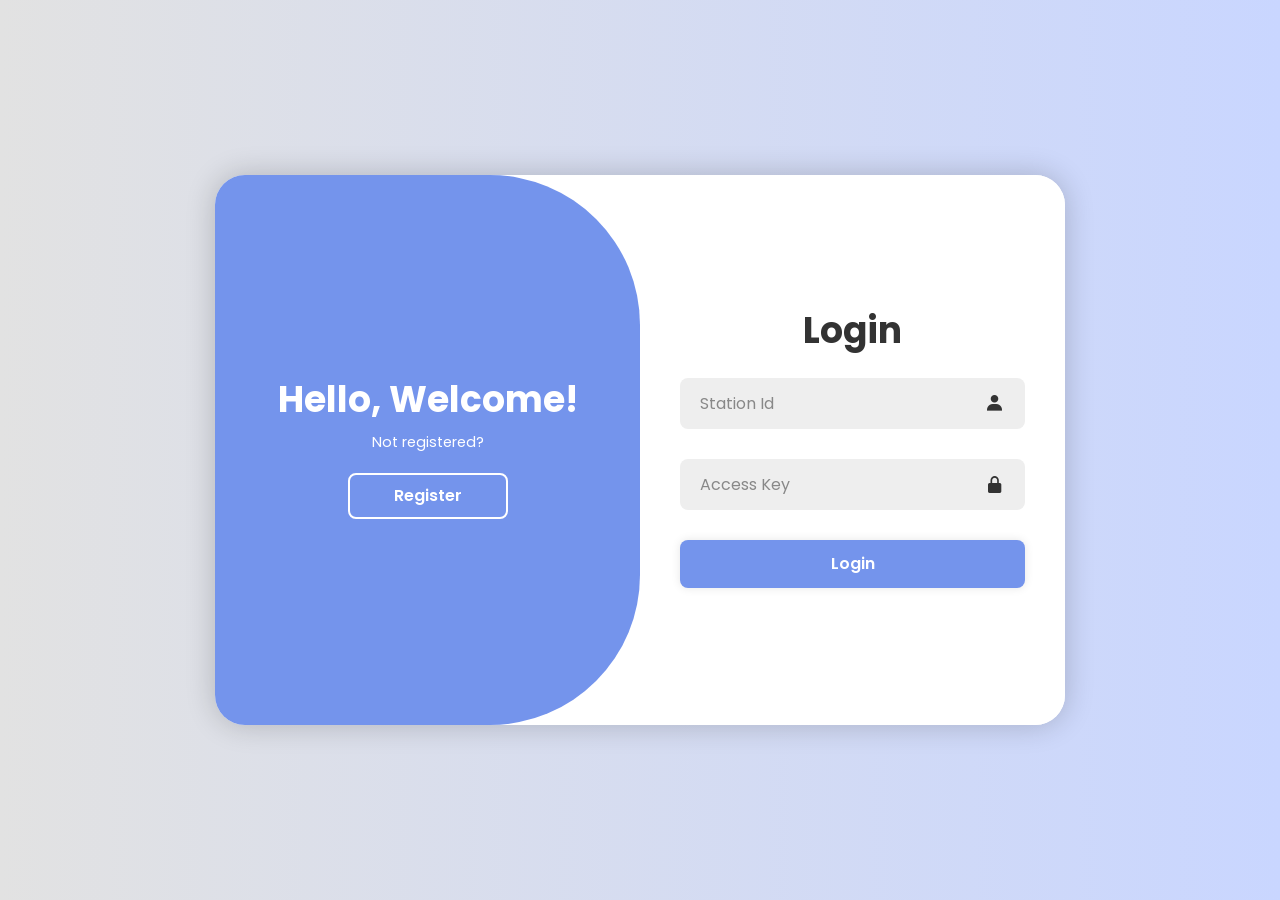
==== templates/login.html @ 7d5f03e5 "Initial commit of EV-App" ====
<!DOCTYPE html>
<html lang="en">
<head>
    <meta charset="UTF-8">
    <meta name="viewport" content="width=device-width, initial-scale=1.0">
    <title>Login/Signup Form</title>
    <style>
        @import url('https://fonts.googleapis.com/css2?family=Poppins:ital,wght@0,100;0,200;0,300;0,400;0,500;0,600;0,700;0,800;0,900;1,100;1,200;1,300;1,400;1,500;1,600;1,700;1,800;1,900&display=swap');

*{
    margin: 0;
    padding: 0;
    box-sizing: border-box;
    font-family: "Poppins", sans-serif;
    text-decoration: none;
    list-style: none;
}

body{
    display: flex;
    justify-content: center;
    align-items: center;
    min-height: 100vh;
    background: linear-gradient(90deg, #e2e2e2, #c9d6ff);
}

.container{
    position: relative;
    width: 850px;
    height: 550px;
    background: #fff;
    margin: 20px;
    border-radius: 30px;
    box-shadow: 0 0 30px rgba(0, 0, 0, .2);
    overflow: hidden;
}

    .container h1{
        font-size: 36px;
        margin: -10px 0;
    }

    .container p{
        font-size: 14.5px;
        margin: 15px 0;
    }

form{ width: 100%; }

.form-box{
    position: absolute;
    right: 0;
    width: 50%;
    height: 100%;
    background: #fff;
    display: flex;
    align-items: center;
    color: #333;
    text-align: center;
    padding: 40px;
    z-index: 1;
    transition: .6s ease-in-out 1.2s, visibility 0s 1s;
}

    .container.active .form-box{ right: 50%; }

    .form-box.register{ visibility: hidden; }
        .container.active .form-box.register{ visibility: visible; }

.input-box{
    position: relative;
    margin: 30px 0;
}

    .input-box input{
        width: 100%;
        padding: 13px 50px 13px 20px;
        background: #eee;
        border-radius: 8px;
        border: none;
        outline: none;
        font-size: 16px;
        color: #333;
        font-weight: 500;
    }

        .input-box input::placeholder{
            color: #888;
            font-weight: 400;
        }
    
    .input-box i{
        position: absolute;
        right: 20px;
        top: 50%;
        transform: translateY(-50%);
        font-size: 20px;
    }

.forgot-link{ margin: -15px 0 15px; }
    .forgot-link a{
        font-size: 14.5px;
        color: #333;
    }

.btn{
    width: 100%;
    height: 48px;
    background: #7494ec;
    border-radius: 8px;
    box-shadow: 0 0 10px rgba(0, 0, 0, .1);
    border: none;
    cursor: pointer;
    font-size: 16px;
    color: #fff;
    font-weight: 600;
}

.social-icons{
    display: flex;
    justify-content: center;
}

    .social-icons a{
        display: inline-flex;
        padding: 10px;
        border: 2px solid #ccc;
        border-radius: 8px;
        font-size: 24px;
        color: #333;
        margin: 0 8px;
    }

.toggle-box{
    position: absolute;
    width: 100%;
    height: 100%;
}

    .toggle-box::before{
        content: '';
        position: absolute;
        left: -250%;
        width: 300%;
        height: 100%;
        background: #7494ec;
        /* border: 2px solid red; */
        border-radius: 150px;
        z-index: 2;
        transition: 1.8s ease-in-out;
    }

        .container.active .toggle-box::before{ left: 50%; }

.toggle-panel{
    position: absolute;
    width: 50%;
    height: 100%;
    /* background: seagreen; */
    color: #fff;
    display: flex;
    flex-direction: column;
    justify-content: center;
    align-items: center;
    z-index: 2;
    transition: .6s ease-in-out;
}

    .toggle-panel.toggle-left{ 
        left: 0;
        transition-delay: 1.2s; 
    }
        .container.active .toggle-panel.toggle-left{
            left: -50%;
            transition-delay: .6s;
        }

    .toggle-panel.toggle-right{ 
        right: -50%;
        transition-delay: .6s;
    }
        .container.active .toggle-panel.toggle-right{
            right: 0;
            transition-delay: 1.2s;
        }

    .toggle-panel p{ margin-bottom: 20px; }

    .toggle-panel .btn{
        width: 160px;
        height: 46px;
        background: transparent;
        border: 2px solid #fff;
        box-shadow: none;
    }

@media screen and (max-width: 650px){
    .container{ height: calc(100vh - 40px); }

    .form-box{
        bottom: 0;
        width: 100%;
        height: 70%;
    }

        .container.active .form-box{
            right: 0;
            bottom: 30%;
        }

    .toggle-box::before{
        left: 0;
        top: -270%;
        width: 100%;
        height: 300%;
        border-radius: 20vw;
    }

        .container.active .toggle-box::before{
            left: 0;
            top: 70%;
        }

        .container.active .toggle-panel.toggle-left{
            left: 0;
            top: -30%;
        }

    .toggle-panel{ 
        width: 100%;
        height: 30%;
    }
        .toggle-panel.toggle-left{ top: 0; }
        .toggle-panel.toggle-right{
            right: 0;
            bottom: -30%;
        }

            .container.active .toggle-panel.toggle-right{ bottom: 0; }
}

@media screen and (max-width: 400px){
    .form-box { padding: 20px; }

    .toggle-panel h1{font-size: 30px; }
}


    </style>
    <!--link rel="stylesheet" href="style.css"-->
    <link href='https://unpkg.com/boxicons@2.1.4/css/boxicons.min.css' rel='stylesheet'>
</head>
<body>
    <div class="container">
        <div class="form-box login">
            <form action="#" class="login">
                <h1>Login</h1>
                <div class="input-box">
                    <input type="text" name="station_id" placeholder="Station Id" required>
                    <i class='bx bxs-user'></i>
                </div>
                <div class="input-box">
                    <input type="password" name="access_key" placeholder="Access Key" required>
                    <i class='bx bxs-lock-alt' ></i>
                </div>
                
                <button type="submit" class="btn">Login</button>
                
            </form>
        </div>

        <div class="form-box register">
            <form action="#" class="register">
                <h1>Registration</h1>
                <div class="input-box">
                    <input type="text" name="station_id" placeholder="Station Id" required>
                    <i class='bx bxs-user'></i>
                </div>
                <div class="input-box">
                    <input type="name" name="name" placeholder="Location" required>
                    <i class='bx bxs-envelope' ></i>
                </div>
                <div class="input-box">
                    <input type="password" name="access_key" placeholder="Access Key" required>
                    <i class='bx bxs-lock-alt' ></i>
                </div>
                <button type="submit" class="btn">Register</button>
                
            </form>
        </div>

        <div class="toggle-box">
            <div class="toggle-panel toggle-left">
                <h1>Hello, Welcome!</h1>
                <p>Not registered?</p>
                <button class="btn register-btn">Register</button>
            </div>

            <div class="toggle-panel toggle-right">
                <h1>Welcome Back!</h1>
                <p>Already registered?</p>
                <button class="btn login-btn">Login</button>
            </div>
        </div>
    </div>

    <script>
        document.addEventListener("DOMContentLoaded", function () {
            console.log("JavaScript Loaded!");
        
            const container = document.querySelector('.container');
            const registerBtn = document.querySelector('.register-btn');
            const loginBtn = document.querySelector('.login-btn');
        
            // Toggle transition
            if (registerBtn && loginBtn && container) {
                registerBtn.addEventListener('click', () => {
                    console.log("Register button clicked");
                    container.classList.add('active');
                });
        
                loginBtn.addEventListener('click', () => {
                    console.log("Login button clicked");
                    container.classList.remove('active');
                });
            } else {
                console.error("One or more elements missing! Check your HTML structure.");
            }
        
            // Function to handle form submission
            function handleFormSubmission(event, action) {
                event.preventDefault(); // Prevent form from refreshing the page
                console.log(`Submitting ${action} request...`);
        
                // Select correct form
                const form = document.querySelector(`.${action} form`);
                if (!form) {
                    console.error(`Form for ${action} not found`);
                    return;
                }
        
                // Get user input values
                const stationInput = form.querySelector("input[name='station_id']");
                const accessKeyInput = form.querySelector("input[name='access_key']");
                const nameInput = action === "register" ? form.querySelector("input[name='name']") : null;
        
                if (!stationInput || !accessKeyInput || (action === "register" && !nameInput)) {
                    alert("Error: Form inputs are missing! Check HTML.");
                    return;
                }
        
                const requestData = {
                    action: action,  // This tells Flask whether it's login or register
                    station_id: stationInput.value,
                    access_key: accessKeyInput.value
                };
        
                if (action === "register") {
                    requestData.name = nameInput.value;
                }
        
                console.log("Sending Data:", requestData);  // Debugging
        
                fetch("http://127.0.0.1:5000/", {  // Use full Flask URL
                    method: "POST",
                    headers: { "Content-Type": "application/json" },
                    body: JSON.stringify(requestData)
                })
                .then(response => response.json())
                .then(data => {
                    console.log("Response from server:", data); // Debugging
        
                    if (data.message) {
                        alert(data.message);
                        if (action === "login") {
                            window.location.href = "/dashboard"; // Redirect after login
                        }
                    } else {
                        alert(data.error);
                    }
                })
                .catch(error => console.error("Fetch Error:", error));
            }
        
            // Attach event listeners to forms
            const loginForm = document.querySelector(".login form");
            if (loginForm) {
                loginForm.addEventListener("submit", function (event) {
                    handleFormSubmission(event, "login");
                });
            }
        
            const registerForm = document.querySelector(".register form");
            if (registerForm) {
                registerForm.addEventListener("submit", function (event) {
                    handleFormSubmission(event, "register");
                });
            }
        });
        </script>        
</body>
</html>
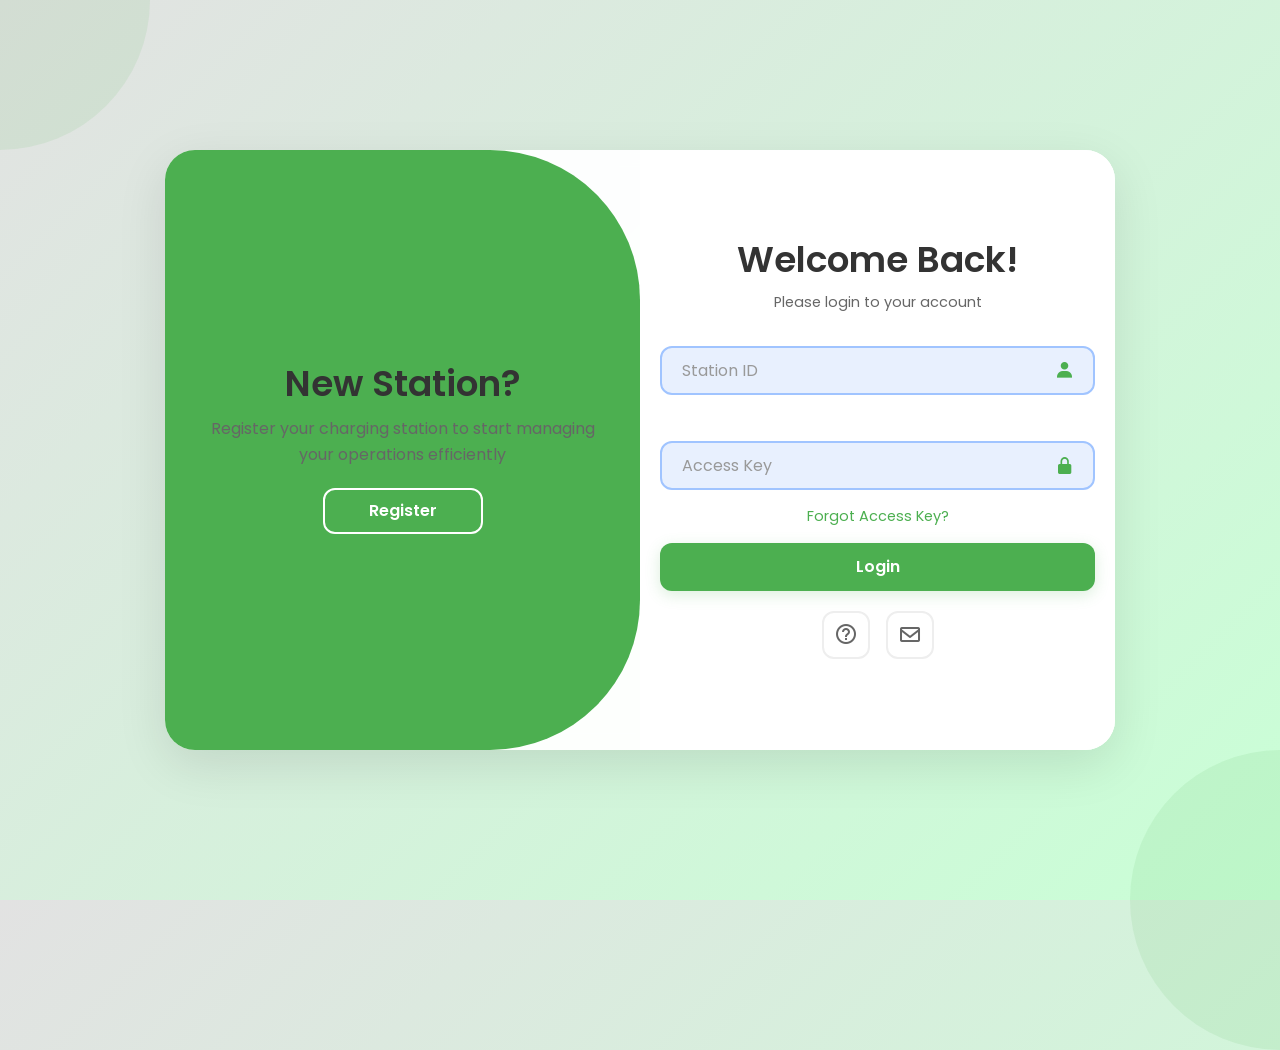
==== commit 0677f0bf: "Update login.html" ====
--- a/templates/login.html
+++ b/templates/login.html
@@ -7,298 +7,667 @@
     <style>
         @import url('https://fonts.googleapis.com/css2?family=Poppins:ital,wght@0,100;0,200;0,300;0,400;0,500;0,600;0,700;0,800;0,900;1,100;1,200;1,300;1,400;1,500;1,600;1,700;1,800;1,900&display=swap');
 
-*{
-    margin: 0;
-    padding: 0;
-    box-sizing: border-box;
-    font-family: "Poppins", sans-serif;
-    text-decoration: none;
-    list-style: none;
-}
-
-body{
-    display: flex;
-    justify-content: center;
-    align-items: center;
-    min-height: 100vh;
-    background: linear-gradient(90deg, #e2e2e2, #c9d6ff);
-}
-
-.container{
-    position: relative;
-    width: 850px;
-    height: 550px;
-    background: #fff;
-    margin: 20px;
-    border-radius: 30px;
-    box-shadow: 0 0 30px rgba(0, 0, 0, .2);
-    overflow: hidden;
-}
-
-    .container h1{
-        font-size: 36px;
-        margin: -10px 0;
-    }
-
-    .container p{
-        font-size: 14.5px;
-        margin: 15px 0;
-    }
-
-form{ width: 100%; }
-
-.form-box{
-    position: absolute;
-    right: 0;
-    width: 50%;
-    height: 100%;
-    background: #fff;
-    display: flex;
-    align-items: center;
-    color: #333;
-    text-align: center;
-    padding: 40px;
-    z-index: 1;
-    transition: .6s ease-in-out 1.2s, visibility 0s 1s;
-}
-
-    .container.active .form-box{ right: 50%; }
-
-    .form-box.register{ visibility: hidden; }
-        .container.active .form-box.register{ visibility: visible; }
-
-.input-box{
-    position: relative;
-    margin: 30px 0;
-}
-
-    .input-box input{
-        width: 100%;
-        padding: 13px 50px 13px 20px;
-        background: #eee;
-        border-radius: 8px;
-        border: none;
-        outline: none;
-        font-size: 16px;
-        color: #333;
-        font-weight: 500;
-    }
-
-        .input-box input::placeholder{
-            color: #888;
+        * {
+            margin: 0;
+            padding: 0;
+            box-sizing: border-box;
+            font-family: "Poppins", sans-serif;
+            text-decoration: none;
+            list-style: none;
+        }
+
+        body {
+            display: flex;
+            justify-content: center;
+            align-items: center;
+            min-height: 100vh;
+            background: linear-gradient(135deg, #e2e2e2, #c9ffd6);
+            position: relative;
+            overflow: hidden;
+        }
+
+        /* Animated background elements */
+        body::before,
+        body::after {
+            content: '';
+            position: absolute;
+            width: 300px;
+            height: 300px;
+            border-radius: 50%;
+            background: rgba(76, 175, 80, 0.1);
+            animation: float 8s infinite;
+        }
+
+        body::before {
+            top: -150px;
+            left: -150px;
+            animation-delay: 0s;
+        }
+
+        body::after {
+            bottom: -150px;
+            right: -150px;
+            animation-delay: 4s;
+        }
+
+        @keyframes float {
+            0%, 100% { transform: translate(0, 0); }
+            25% { transform: translate(50px, 50px); }
+            50% { transform: translate(0, 100px); }
+            75% { transform: translate(-50px, 50px); }
+        }
+
+        .container {
+            position: relative;
+            width: 950px;
+            height: 600px;
+            background: rgba(255, 255, 255, 0.95);
+            margin: 20px;
+            border-radius: 30px;
+            box-shadow: 0 15px 50px rgba(0, 0, 0, 0.1);
+            overflow: hidden;
+            backdrop-filter: blur(10px);
+            transition: all 0.3s ease;
+        }
+
+        .container:hover {
+            transform: translateY(-5px);
+            box-shadow: 0 20px 60px rgba(0, 0, 0, 0.15);
+        }
+
+        .container h1 {
+            font-size: 36px;
+            margin: -10px 0;
+            color: #333;
+            font-weight: 600;
+        }
+
+        .container p {
+            font-size: 14.5px;
+            margin: 15px 0;
+            color: #666;
+        }
+
+        form { 
+            width: 100%; 
+        }
+
+        .form-box {
+            position: absolute;
+            right: 0;
+            width: 50%;
+            height: 100%;
+            background: #fff;
+            display: flex;
+            flex-direction: column;
+            justify-content: space-around;
+            color: #333;
+            text-align: center;
+            padding: 40px 20px;
+            z-index: 1;
+            transition: .6s ease-in-out 1.2s, visibility 0s 1s;
+        }
+
+        .container.active .form-box { 
+            right: 50%; 
+        }
+
+        .form-box.register { 
+            visibility: hidden; 
+        }
+
+        .container.active .form-box.register { 
+            visibility: visible; 
+        }
+
+        .form-box.register p {
+            margin-bottom: 10px;
+        }
+
+        .form-box.register h1 {
+            margin-bottom: 15px;
+        }
+
+        .input-box {
+            position: relative;
+            margin-bottom: 25px;
+            height: 70px;
+            overflow: hidden;
+        }
+
+        .input-box .input-content {
+            position: absolute;
+            top: 18px;
+            left: 0;
+            right: 0;
+            display: flex;
+            align-items: center;
+            height: auto;
+        }
+
+        .input-box input {
+            width: 100%;
+            padding: 10px 50px 10px 20px;
+            background: #f5f5f5;
+            border-radius: 12px;
+            border: 2px solid transparent;
+            outline: none;
+            font-size: 16px;
+            color: #333;
+            font-weight: 500;
+            transition: all 0.3s ease;
+        }
+
+        .input-box input:focus {
+            border-color: #4CAF50;
+            background: #fff;
+            box-shadow: 0 0 10px rgba(76, 175, 80, 0.1);
+        }
+
+        .input-box input::placeholder {
+            color: #999;
             font-weight: 400;
         }
-    
-    .input-box i{
-        position: absolute;
-        right: 20px;
-        top: 50%;
-        transform: translateY(-50%);
-        font-size: 20px;
-    }
-
-.forgot-link{ margin: -15px 0 15px; }
-    .forgot-link a{
-        font-size: 14.5px;
-        color: #333;
-    }
-
-.btn{
-    width: 100%;
-    height: 48px;
-    background: #7494ec;
-    border-radius: 8px;
-    box-shadow: 0 0 10px rgba(0, 0, 0, .1);
-    border: none;
-    cursor: pointer;
-    font-size: 16px;
-    color: #fff;
-    font-weight: 600;
-}
-
-.social-icons{
-    display: flex;
-    justify-content: center;
-}
-
-    .social-icons a{
-        display: inline-flex;
-        padding: 10px;
-        border: 2px solid #ccc;
-        border-radius: 8px;
-        font-size: 24px;
-        color: #333;
-        margin: 0 8px;
-    }
-
-.toggle-box{
-    position: absolute;
-    width: 100%;
-    height: 100%;
-}
-
-    .toggle-box::before{
-        content: '';
-        position: absolute;
-        left: -250%;
-        width: 300%;
-        height: 100%;
-        background: #7494ec;
-        /* border: 2px solid red; */
-        border-radius: 150px;
-        z-index: 2;
-        transition: 1.8s ease-in-out;
-    }
-
-        .container.active .toggle-box::before{ left: 50%; }
-
-.toggle-panel{
-    position: absolute;
-    width: 50%;
-    height: 100%;
-    /* background: seagreen; */
-    color: #fff;
-    display: flex;
-    flex-direction: column;
-    justify-content: center;
-    align-items: center;
-    z-index: 2;
-    transition: .6s ease-in-out;
-}
-
-    .toggle-panel.toggle-left{ 
-        left: 0;
-        transition-delay: 1.2s; 
-    }
-        .container.active .toggle-panel.toggle-left{
+
+        .input-box i {
+            position: absolute;
+            right: 20px;
+            top: 50%;
+            transform: translateY(-50%);
+            font-size: 20px;
+            color: #4CAF50;
+            transition: all 0.3s ease;
+        }
+
+        .input-box input:focus + i {
+            color: #45a049;
+        }
+
+        /* Specific styles for Login form input boxes */
+        .form-box.login .input-box input {
+            background: #e8f0fe; /* Light blue background */
+            border: 2px solid #a0c4ff; /* Blue border */
+        }
+
+        /* Specific styles for Register form input boxes */
+        .form-box.register .input-box input {
+            background: #f0fff0; /* Very light green background */
+            border: 2px solid #c9ffd6; /* Light green border */
+        }
+
+        .forgot-link { 
+            margin: -15px 0 15px; 
+        }
+
+        .forgot-link a {
+            font-size: 14.5px;
+            color: #4CAF50;
+            transition: all 0.3s ease;
+        }
+
+        .forgot-link a:hover {
+            color: #45a049;
+            text-decoration: underline;
+        }
+
+        .btn {
+            width: 100%;
+            height: 48px;
+            background: #4CAF50;
+            border-radius: 12px;
+            box-shadow: 0 4px 15px rgba(76, 175, 80, 0.2);
+            border: none;
+            cursor: pointer;
+            font-size: 16px;
+            color: #fff;
+            font-weight: 600;
+            transition: all 0.3s ease;
+            position: relative;
+            overflow: hidden;
+        }
+
+        .btn:hover {
+            background: #45a049;
+            transform: translateY(-2px);
+            box-shadow: 0 6px 20px rgba(76, 175, 80, 0.3);
+        }
+
+        .btn:active {
+            transform: translateY(0);
+        }
+
+        .btn::after {
+            content: '';
+            position: absolute;
+            top: 50%;
+            left: 50%;
+            width: 0;
+            height: 0;
+            background: rgba(255, 255, 255, 0.2);
+            border-radius: 50%;
+            transform: translate(-50%, -50%);
+            transition: width 0.6s ease, height 0.6s ease;
+        }
+
+        .btn:hover::after {
+            width: 300px;
+            height: 300px;
+        }
+
+        .social-icons {
+            display: flex;
+            justify-content: center;
+            margin-top: 20px;
+        }
+
+        .social-icons a {
+            display: inline-flex;
+            padding: 10px;
+            border: 2px solid #eee;
+            border-radius: 12px;
+            font-size: 24px;
+            color: #666;
+            margin: 0 8px;
+            transition: all 0.3s ease;
+        }
+
+        .social-icons a:hover {
+            border-color: #4CAF50;
+            color: #4CAF50;
+            transform: translateY(-3px);
+            box-shadow: 0 5px 15px rgba(76, 175, 80, 0.1);
+        }
+
+        .toggle-box {
+            position: absolute;
+            width: 100%;
+            height: 100%;
+        }
+
+        .toggle-box::before {
+            content: '';
+            position: absolute;
+            left: -250%;
+            width: 300%;
+            height: 100%;
+            background: #4CAF50;
+            border-radius: 150px;
+            z-index: 2;
+            transition: 1.8s ease-in-out;
+        }
+
+        .container.active .toggle-box::before { 
+            left: 50%; 
+        }
+
+        .toggle-panel {
+            position: absolute;
+            width: 50%;
+            height: 100%;
+            color: #fff;
+            display: flex;
+            flex-direction: column;
+            justify-content: center;
+            align-items: center;
+            z-index: 2;
+            transition: .6s ease-in-out;
+            text-align: center;
+            padding: 0 40px;
+        }
+
+        .toggle-panel.toggle-left { 
+            left: 0;
+            transition-delay: 1.2s; 
+        }
+
+        .container.active .toggle-panel.toggle-left {
             left: -50%;
             transition-delay: .6s;
         }
 
-    .toggle-panel.toggle-right{ 
-        right: -50%;
-        transition-delay: .6s;
-    }
-        .container.active .toggle-panel.toggle-right{
+        .toggle-panel.toggle-right { 
+            right: -50%;
+            transition-delay: .6s;
+        }
+
+        .container.active .toggle-panel.toggle-right {
             right: 0;
             transition-delay: 1.2s;
         }
 
-    .toggle-panel p{ margin-bottom: 20px; }
-
-    .toggle-panel .btn{
-        width: 160px;
-        height: 46px;
-        background: transparent;
-        border: 2px solid #fff;
-        box-shadow: none;
-    }
-
-@media screen and (max-width: 650px){
-    .container{ height: calc(100vh - 40px); }
-
-    .form-box{
-        bottom: 0;
-        width: 100%;
-        height: 70%;
-    }
-
-        .container.active .form-box{
-            right: 0;
-            bottom: 30%;
-        }
-
-    .toggle-box::before{
-        left: 0;
-        top: -270%;
-        width: 100%;
-        height: 300%;
-        border-radius: 20vw;
-    }
-
-        .container.active .toggle-box::before{
+        .toggle-panel p { 
+            margin-bottom: 20px;
+            font-size: 16px;
+            line-height: 1.6;
+        }
+
+        .toggle-panel .btn {
+            width: 160px;
+            height: 46px;
+            background: transparent;
+            border: 2px solid #fff;
+            box-shadow: none;
+        }
+
+        .toggle-panel .btn:hover {
+            background: rgba(255, 255, 255, 0.1);
+        }
+
+        /* Loading animation for buttons */
+        .btn.loading {
+            pointer-events: none;
+            opacity: 0.8;
+        }
+
+        .btn.loading::before {
+            content: '';
+            position: absolute;
+            width: 20px;
+            height: 20px;
+            top: 50%;
+            left: 50%;
+            margin: -10px 0 0 -10px;
+            border: 2px solid #fff;
+            border-top-color: transparent;
+            border-radius: 50%;
+            animation: button-loading 0.8s linear infinite;
+        }
+
+        @keyframes button-loading {
+            to { transform: rotate(360deg); }
+        }
+
+        /* Error message styling */
+        .error-message {
+            display: none;
+            color: #ff4444;
+            font-size: 12px;
+            text-align: left;
+            padding: 2px 10px;
+            background: rgba(255, 68, 68, 0.1);
+            border-radius: 4px;
+            position: absolute;
+            width: calc(100% - 40px);
+            left: 20px;
+            top: 0;
+            white-space: nowrap;
+            overflow: hidden;
+            text-overflow: ellipsis;
+            z-index: 10;
+        }
+
+        .input-box.error .error-message {
+            display: block;
+        }
+
+        .input-box.error input {
+            border-color: #ff4444;
+        }
+
+        .input-box.error i {
+            color: #ff4444;
+        }
+
+        @media screen and (max-width: 650px) {
+            .container { 
+                height: calc(100vh - 40px);
+                width: 95%;
+            }
+
+            .form-box {
+                bottom: 0;
+                width: 100%;
+                height: 70%;
+            }
+
+            .container.active .form-box {
+                right: 0;
+                bottom: 30%;
+            }
+
+            .toggle-box::before {
+                left: 0;
+                top: -270%;
+                width: 100%;
+                height: 300%;
+                border-radius: 20vw;
+            }
+
+            .container.active .toggle-box::before {
+                left: 0;
+                top: 70%;
+            }
+
+            .container.active .toggle-panel.toggle-left {
+                left: 0;
+                top: -30%;
+            }
+
+            .toggle-panel { 
+                width: 100%;
+                height: 30%;
+            }
+
+            .toggle-panel.toggle-left { top: 0; }
+            .toggle-panel.toggle-right {
+                right: 0;
+                bottom: -30%;
+            }
+
+            .container.active .toggle-panel.toggle-right { bottom: 0; }
+        }
+
+        @media screen and (max-width: 400px) {
+            .form-box { 
+                padding: 20px; 
+            }
+
+            .toggle-panel h1 {
+                font-size: 30px; 
+            }
+
+            .input-box input {
+                padding: 12px 40px 12px 15px;
+                font-size: 14px;
+            }
+        }
+
+        /* Forgot Access Key Modal Styles */
+        .forgot-modal {
+            display: none;
+            position: fixed;
+            top: 0;
             left: 0;
-            top: 70%;
-        }
-
-        .container.active .toggle-panel.toggle-left{
-            left: 0;
-            top: -30%;
-        }
-
-    .toggle-panel{ 
-        width: 100%;
-        height: 30%;
-    }
-        .toggle-panel.toggle-left{ top: 0; }
-        .toggle-panel.toggle-right{
-            right: 0;
-            bottom: -30%;
-        }
-
-            .container.active .toggle-panel.toggle-right{ bottom: 0; }
-}
-
-@media screen and (max-width: 400px){
-    .form-box { padding: 20px; }
-
-    .toggle-panel h1{font-size: 30px; }
-}
-
-
+            width: 100%;
+            height: 100%;
+            background: rgba(0, 0, 0, 0.5);
+            z-index: 1000;
+            justify-content: center;
+            align-items: center;
+        }
+
+        .forgot-modal-content {
+            background: white;
+            padding: 30px;
+            width: 90%;
+            max-width: 400px;
+            border-radius: 15px;
+            box-shadow: 0 5px 30px rgba(0, 0, 0, 0.2);
+            position: relative;
+            animation: modalSlideIn 0.3s ease;
+        }
+
+        @keyframes modalSlideIn {
+            from {
+                transform: translateY(-50px);
+                opacity: 0;
+            }
+            to {
+                transform: translateY(0);
+                opacity: 1;
+            }
+        }
+
+        .forgot-modal h2 {
+            color: #333;
+            margin-bottom: 20px;
+            font-size: 24px;
+        }
+
+        .forgot-modal p {
+            color: #666;
+            margin-bottom: 20px;
+            font-size: 14px;
+            line-height: 1.6;
+        }
+
+        .forgot-modal .close-modal {
+            position: absolute;
+            top: 15px;
+            right: 15px;
+            font-size: 24px;
+            color: #666;
+            cursor: pointer;
+            transition: color 0.3s ease;
+        }
+
+        .forgot-modal .close-modal:hover {
+            color: #333;
+        }
+
+        .forgot-modal .input-box {
+            margin: 20px 0;
+        }
+
+        .forgot-modal .btn {
+            margin-top: 10px;
+        }
+
+        .success-message {
+            display: none;
+            color: #4CAF50;
+            text-align: center;
+            margin-top: 15px;
+            padding: 10px;
+            background: rgba(76, 175, 80, 0.1);
+            border-radius: 8px;
+        }
     </style>
-    <!--link rel="stylesheet" href="style.css"-->
     <link href='https://unpkg.com/boxicons@2.1.4/css/boxicons.min.css' rel='stylesheet'>
 </head>
 <body>
+    <!-- Add Forgot Access Key Modal -->
+    <div id="forgotModal" class="forgot-modal" role="dialog" aria-labelledby="forgotModalTitle">
+        <div class="forgot-modal-content">
+            <span class="close-modal" aria-label="Close Modal">&times;</span>
+            <h2 id="forgotModalTitle">Reset Access Key</h2>
+            <p>Enter your Station ID and registered Email to receive a password reset link.</p>
+            <form id="forgotForm">
+                <div class="input-box">
+                    <div class="input-content">
+                        <input type="text" id="resetStationId" name="station_id" placeholder="Enter your Station ID" required>
+                        <i class='bx bxs-user'></i>
+                    </div>
+                    <div class="error-message">Please enter a valid Station ID</div>
+                </div>
+                <div class="input-box">
+                    <div class="input-content">
+                        <input type="email" id="resetEmail" name="email" placeholder="Enter your registered Email" required>
+                        <i class='bx bxs-envelope'></i>
+                    </div>
+                    <div class="error-message">Please enter your registered email address</div>
+                </div>
+                <button type="submit" class="btn">Send Reset Link</button>
+                <div id="forgotSuccessMessage" class="success-message">
+                    Reset link has been sent to your registered email.
+                </div>
+                <div id="forgotErrorMessage" class="error-message">
+                    Station ID or Email not found. Please check and try again.
+                </div>
+            </form>
+        </div>
+    </div>
+
     <div class="container">
         <div class="form-box login">
             <form action="#" class="login">
-                <h1>Login</h1>
+                <h1>Welcome Back!</h1>
+                <p>Please login to your account</p>
                 <div class="input-box">
-                    <input type="text" name="station_id" placeholder="Station Id" required>
-                    <i class='bx bxs-user'></i>
+                    <div class="input-content">
+                        <input type="text" name="station_id" placeholder="Station ID" required>
+                        <i class='bx bxs-user'></i>
+                    </div>
+                    <div class="error-message">Please enter a valid Station ID</div>
                 </div>
                 <div class="input-box">
-                    <input type="password" name="access_key" placeholder="Access Key" required>
-                    <i class='bx bxs-lock-alt' ></i>
+                    <div class="input-content">
+                        <input type="password" name="access_key" placeholder="Access Key" required>
+                        <i class='bx bxs-lock-alt'></i>
+                    </div>
+                    <div class="error-message">Please enter your access key</div>
                 </div>
                 
-                <button type="submit" class="btn">Login</button>
+                <div class="forgot-link">
+                    <a href="#">Forgot Access Key?</a>
+                </div>
                 
+                <button type="submit" class="btn btn-login">Login</button>
+                
+                <div class="social-icons">
+                    <a href="#" title="Help"><i class='bx bx-help-circle'></i></a>
+                    <a href="#" title="Contact Support"><i class='bx bx-envelope'></i></a>
+                </div>
             </form>
         </div>
 
         <div class="form-box register">
             <form action="#" class="register">
-                <h1>Registration</h1>
+                <h1>Create Account</h1>
+                <p>Register your charging station</p>
                 <div class="input-box">
-                    <input type="text" name="station_id" placeholder="Station Id" required>
-                    <i class='bx bxs-user'></i>
+                    <div class="input-content">
+                        <input type="text" name="station_id" placeholder="Station ID" required>
+                        <i class='bx bxs-user'></i>
+                    </div>
+                    <div class="error-message">Please enter a valid Station ID</div>
                 </div>
                 <div class="input-box">
-                    <input type="name" name="name" placeholder="Location" required>
-                    <i class='bx bxs-envelope' ></i>
+                    <div class="input-content">
+                        <input type="email" name="email" placeholder="Email" required>
+                        <i class='bx bxs-envelope'></i>
+                    </div>
+                    <div class="error-message">Please enter a valid email address</div>
                 </div>
                 <div class="input-box">
-                    <input type="password" name="access_key" placeholder="Access Key" required>
-                    <i class='bx bxs-lock-alt' ></i>
-                </div>
-                <button type="submit" class="btn">Register</button>
-                
+                    <div class="input-content">
+                        <input type="name" name="name" placeholder="Location" required>
+                        <i class='bx bxs-map'></i>
+                    </div>
+                    <div class="error-message">Please enter your location</div>
+                </div>
+                <div class="input-box">
+                    <div class="input-content">
+                        <input type="password" name="access_key" placeholder="Access Key" required>
+                        <i class='bx bxs-lock-alt'></i>
+                    </div>
+                    <div class="error-message">Please create a strong access key</div>
+                </div>
+                <button type="submit" class="btn btn-register">Register</button>
+                <div id="registerSuccessMessage" class="success-message" style="display: none;"></div>
             </form>
         </div>
 
         <div class="toggle-box">
             <div class="toggle-panel toggle-left">
-                <h1>Hello, Welcome!</h1>
-                <p>Not registered?</p>
+                <h1>New Station?</h1>
+                <p>Register your charging station to start managing your operations efficiently</p>
                 <button class="btn register-btn">Register</button>
             </div>
 
             <div class="toggle-panel toggle-right">
                 <h1>Welcome Back!</h1>
-                <p>Already registered?</p>
+                <p>Login to access your charging station dashboard</p>
                 <button class="btn login-btn">Login</button>
             </div>
         </div>
@@ -306,97 +675,240 @@
 
     <script>
         document.addEventListener("DOMContentLoaded", function () {
-            console.log("JavaScript Loaded!");
-        
             const container = document.querySelector('.container');
             const registerBtn = document.querySelector('.register-btn');
             const loginBtn = document.querySelector('.login-btn');
-        
+            const forms = document.querySelectorAll('form');
+            const inputs = document.querySelectorAll('.input-box input');
+            const forgotLink = document.querySelector('.forgot-link a');
+            const forgotModal = document.getElementById('forgotModal');
+            const forgotForm = document.getElementById('forgotForm');
+            const closeModalBtn = document.querySelector('.close-modal');
+
+            // Forgot Access Key Modal Functions
+            function openForgotModal() {
+                forgotModal.style.display = 'flex';
+                document.getElementById('resetStationId').focus();
+            }
+
+            function closeForgotModal() {
+                forgotModal.style.display = 'none';
+                forgotForm.reset();
+                document.getElementById('forgotSuccessMessage').style.display = 'none';
+                document.getElementById('forgotErrorMessage').style.display = 'none';
+            }
+
+            // Add click event to close modal button
+            if (closeModalBtn) {
+                closeModalBtn.addEventListener('click', closeForgotModal);
+            }
+
+            // Close modal when clicking outside
+            window.onclick = function(event) {
+                if (event.target === forgotModal) {
+                    closeForgotModal();
+                }
+            }
+
+            // Handle forgot access key form submission
+            if (forgotForm) {
+                forgotForm.addEventListener('submit', async function(e) {
+                    e.preventDefault();
+                    const stationId = document.getElementById('resetStationId').value.trim();
+                    const email = document.getElementById('resetEmail').value.trim();
+                    const submitBtn = this.querySelector('.btn');
+                    const successMessage = document.getElementById('forgotSuccessMessage');
+                    const errorMessage = document.getElementById('forgotErrorMessage');
+
+                    if (!stationId || !email) {
+                        errorMessage.textContent = 'Please enter both Station ID and Email';
+                        errorMessage.style.display = 'block';
+                        successMessage.style.display = 'none';
+                        return;
+                    }
+
+                    const emailPattern = /^[a-zA-Z0-9._%+-]+@[a-zA-Z0-9.-]+\.[a-zA-Z]{2,}$/;
+                    if (!emailPattern.test(email)) {
+                        errorMessage.textContent = 'Please enter a valid email address';
+                        errorMessage.style.display = 'block';
+                        successMessage.style.display = 'none';
+                        return;
+                    }
+
+                    // Add loading state
+                    submitBtn.classList.add('loading');
+                    submitBtn.textContent = '';
+
+                    try {
+                        // Simulate API call (replace with actual API endpoint)
+                        const response = await fetch('/reset-access-key', {
+                            method: 'POST',
+                            headers: {
+                                'Content-Type': 'application/json',
+                            },
+                            body: JSON.stringify({ station_id: stationId, email: email })
+                        });
+
+                        const data = await response.json();
+
+                        if (data.success) {
+                            successMessage.textContent = data.message;
+                            successMessage.style.display = 'block';
+                            errorMessage.style.display = 'none';
+                            forgotForm.reset();
+                            // Close modal after 3 seconds
+                            setTimeout(closeForgotModal, 3000);
+                        } else {
+                            errorMessage.textContent = data.message || 'Station ID or Email not found. Please check and try again.';
+                            errorMessage.style.display = 'block';
+                            successMessage.style.display = 'none';
+                        }
+                    } catch (error) {
+                        errorMessage.textContent = 'An error occurred. Please try again later.';
+                        errorMessage.style.display = 'block';
+                        successMessage.style.display = 'none';
+                    } finally {
+                        // Remove loading state
+                        submitBtn.classList.remove('loading');
+                        submitBtn.textContent = 'Send Reset Link';
+                    }
+                });
+            }
+
+            // Add click event to forgot link
+            if (forgotLink) {
+                forgotLink.addEventListener('click', function(e) {
+                    e.preventDefault();
+                    openForgotModal();
+                });
+            }
+
             // Toggle transition
             if (registerBtn && loginBtn && container) {
                 registerBtn.addEventListener('click', () => {
-                    console.log("Register button clicked");
                     container.classList.add('active');
                 });
-        
+
                 loginBtn.addEventListener('click', () => {
-                    console.log("Login button clicked");
                     container.classList.remove('active');
                 });
-            } else {
-                console.error("One or more elements missing! Check your HTML structure.");
-            }
-        
-            // Function to handle form submission
-            function handleFormSubmission(event, action) {
-                event.preventDefault(); // Prevent form from refreshing the page
-                console.log(`Submitting ${action} request...`);
-        
-                // Select correct form
-                const form = document.querySelector(`.${action} form`);
-                if (!form) {
-                    console.error(`Form for ${action} not found`);
-                    return;
-                }
-        
-                // Get user input values
-                const stationInput = form.querySelector("input[name='station_id']");
-                const accessKeyInput = form.querySelector("input[name='access_key']");
-                const nameInput = action === "register" ? form.querySelector("input[name='name']") : null;
-        
-                if (!stationInput || !accessKeyInput || (action === "register" && !nameInput)) {
-                    alert("Error: Form inputs are missing! Check HTML.");
-                    return;
-                }
-        
-                const requestData = {
-                    action: action,  // This tells Flask whether it's login or register
-                    station_id: stationInput.value,
-                    access_key: accessKeyInput.value
-                };
-        
-                if (action === "register") {
-                    requestData.name = nameInput.value;
-                }
-        
-                console.log("Sending Data:", requestData);  // Debugging
-        
-                fetch("http://127.0.0.1:5000/", {  // Use full Flask URL
-                    method: "POST",
-                    headers: { "Content-Type": "application/json" },
-                    body: JSON.stringify(requestData)
-                })
-                .then(response => response.json())
-                .then(data => {
-                    console.log("Response from server:", data); // Debugging
-        
-                    if (data.message) {
-                        alert(data.message);
-                        if (action === "login") {
-                            window.location.href = "/dashboard"; // Redirect after login
+            }
+
+            // Form validation
+            forms.forEach(form => {
+                form.addEventListener('submit', async function(e) {
+                    e.preventDefault();
+                    let isValid = true;
+
+                    const formInputs = this.querySelectorAll('input');
+                    
+                    formInputs.forEach(input => {
+                        const inputBox = input.parentElement;
+                        
+                        if (!input.value.trim()) {
+                            inputBox.classList.add('error');
+                            isValid = false;
+                        } else {
+                            inputBox.classList.remove('error');
                         }
+
+                        // Specific validation for email input
+                        if (input.name === 'email' && input.value.trim()) {
+                            const emailPattern = /^[a-zA-Z0-9._%+-]+@[a-zA-Z0-9.-]+\.[a-zA-Z]{2,}$/;
+                            if (!emailPattern.test(input.value.trim())) {
+                                inputBox.classList.add('error');
+                                inputBox.querySelector('.error-message').textContent = 'Please enter a valid email address';
+                                isValid = false;
+                            } else {
+                                inputBox.classList.remove('error');
+                            }
+                        }
+                    });
+
+                    if (isValid) {
+                        const submitBtn = this.querySelector('.btn');
+                        submitBtn.classList.add('loading');
+                        submitBtn.textContent = '';
+
+                        try {
+                            const formData = {};
+                            formInputs.forEach(input => {
+                                formData[input.name] = input.value.trim();
+                            });
+
+                            // Add action based on form class
+                            formData.action = this.classList.contains('login') ? 'login' : 'register';
+
+                            const response = await fetch('/', {
+                                method: 'POST',
+                                headers: {
+                                    'Content-Type': 'application/json',
+                                },
+                                body: JSON.stringify(formData)
+                            });
+
+                            const data = await response.json();
+
+                            if (response.ok) {
+                                if (formData.action === 'register') {
+                                    const successMessageDiv = this.querySelector('#registerSuccessMessage');
+                                    if (successMessageDiv) {
+                                        successMessageDiv.textContent = data.message || 'Registration successful! Please proceed to login.';
+                                        successMessageDiv.style.display = 'block';
+                                        // Automatically switch to login panel after a short delay
+                                        setTimeout(() => {
+                                            container.classList.remove('active');
+                                            successMessageDiv.style.display = 'none'; // Hide message after switching
+                                        }, 2000); 
+                                    }
+                                } else if (data.redirect) {
+                                    window.location.href = data.redirect;
+                                }
+                            } else {
+                                const errorMessage = this.querySelector('.error-message');
+                                if (errorMessage) {
+                                    errorMessage.textContent = data.error || 'An error occurred';
+                                    errorMessage.style.display = 'block';
+                                }
+                            }
+                        } catch (error) {
+                            console.error('Error:', error);
+                            const errorMessage = this.querySelector('.error-message');
+                            if (errorMessage) {
+                                errorMessage.textContent = 'An error occurred. Please try again.';
+                                errorMessage.style.display = 'block';
+                            }
+                        } finally {
+                            submitBtn.classList.remove('loading');
+                            submitBtn.textContent = this.classList.contains('login') ? 'Login' : 'Register';
+                        }
+                    }
+                });
+            });
+
+            // Real-time validation - only apply error on blur if empty, or on input if already in error state
+            inputs.forEach(input => {
+                input.addEventListener('blur', function() {
+                    const inputBox = this.parentElement;
+                    if (!this.value.trim()) {
+                        inputBox.classList.add('error');
                     } else {
-                        alert(data.error);
+                        inputBox.classList.remove('error');
                     }
-                })
-                .catch(error => console.error("Fetch Error:", error));
-            }
-        
-            // Attach event listeners to forms
-            const loginForm = document.querySelector(".login form");
-            if (loginForm) {
-                loginForm.addEventListener("submit", function (event) {
-                    handleFormSubmission(event, "login");
                 });
-            }
-        
-            const registerForm = document.querySelector(".register form");
-            if (registerForm) {
-                registerForm.addEventListener("submit", function (event) {
-                    handleFormSubmission(event, "register");
+
+                input.addEventListener('input', function() {
+                    const inputBox = this.parentElement;
+                    if (this.classList.contains('error') || !this.value.trim()) { // Only re-validate if already errored or empty
+                        if (this.value.trim()) {
+                            inputBox.classList.remove('error');
+                        } else {
+                            inputBox.classList.add('error');
+                        }
+                    }
                 });
-            }
+            });
         });
-        </script>        
+    </script>
 </body>
-</html>+</html>
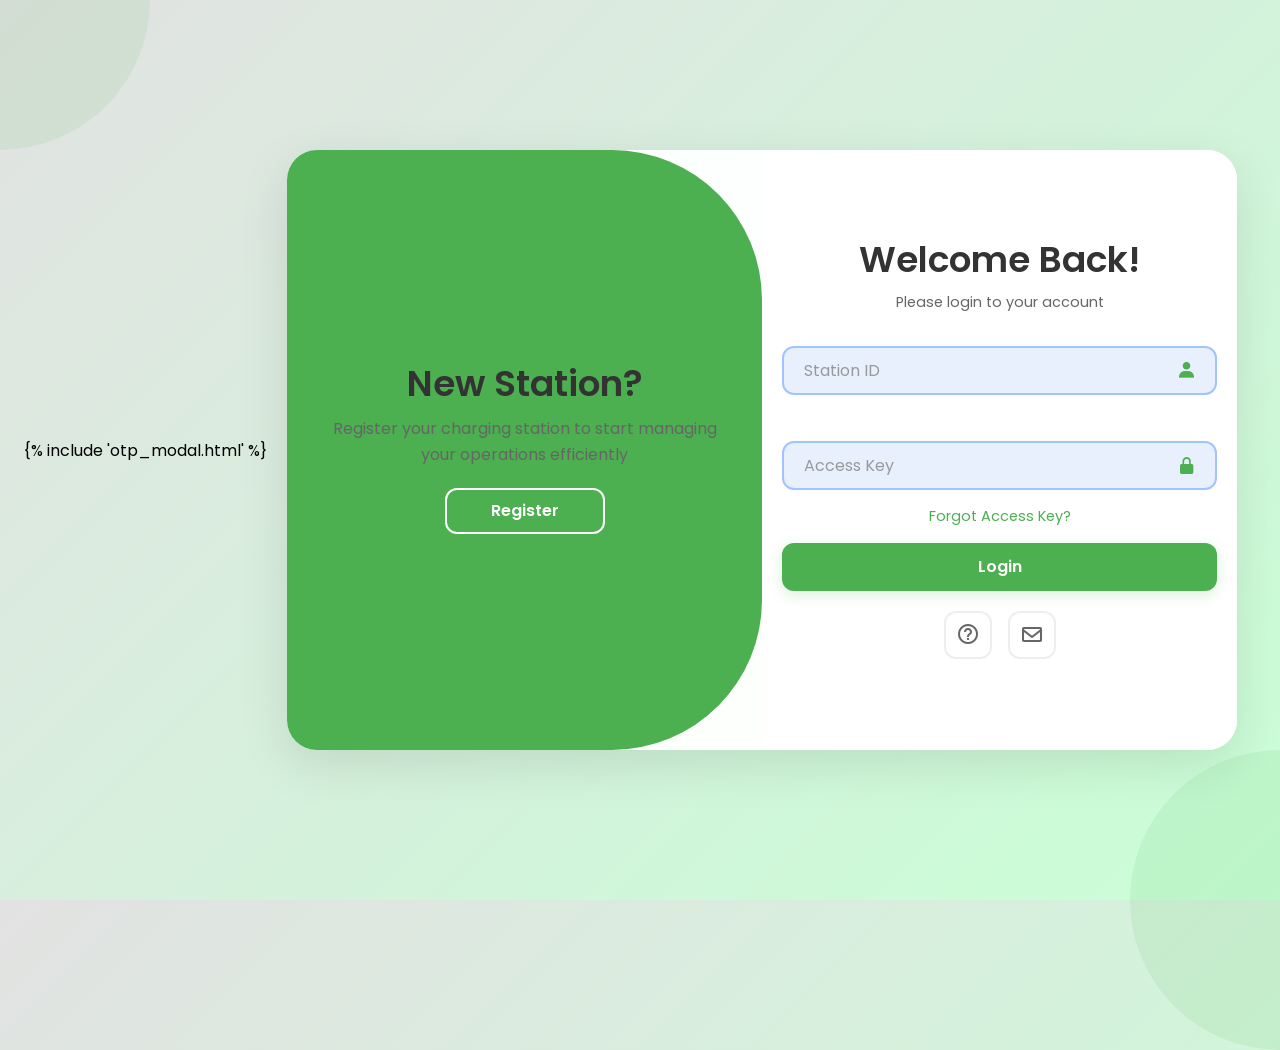
==== commit c19022ee: "Update login.html" ====
--- a/templates/login.html
+++ b/templates/login.html
@@ -588,6 +588,7 @@
         </div>
     </div>
 
+    {% include 'otp_modal.html' %}
     <div class="container">
         <div class="form-box login">
             <form action="#" class="login">
@@ -689,6 +690,9 @@
             function openForgotModal() {
                 forgotModal.style.display = 'flex';
                 document.getElementById('resetStationId').focus();
+                document.getElementById('forgotErrorMessage').style.display = 'none';
+                document.getElementById('forgotSuccessMessage').style.display = 'none';
+                forgotForm.reset();
             }
 
             function closeForgotModal() {
@@ -735,12 +739,10 @@
                         return;
                     }
 
-                    // Add loading state
                     submitBtn.classList.add('loading');
                     submitBtn.textContent = '';
 
                     try {
-                        // Simulate API call (replace with actual API endpoint)
                         const response = await fetch('/reset-access-key', {
                             method: 'POST',
                             headers: {
@@ -748,16 +750,11 @@
                             },
                             body: JSON.stringify({ station_id: stationId, email: email })
                         });
-
                         const data = await response.json();
-
                         if (data.success) {
-                            successMessage.textContent = data.message;
-                            successMessage.style.display = 'block';
-                            errorMessage.style.display = 'none';
-                            forgotForm.reset();
-                            // Close modal after 3 seconds
-                            setTimeout(closeForgotModal, 3000);
+                            // Hide forgot modal, show OTP modal
+                            closeForgotModal();
+                            openOtpModal(stationId);
                         } else {
                             errorMessage.textContent = data.message || 'Station ID or Email not found. Please check and try again.';
                             errorMessage.style.display = 'block';
@@ -768,9 +765,80 @@
                         errorMessage.style.display = 'block';
                         successMessage.style.display = 'none';
                     } finally {
-                        // Remove loading state
                         submitBtn.classList.remove('loading');
                         submitBtn.textContent = 'Send Reset Link';
+                    }
+                });
+            }
+
+            // OTP Modal logic
+            const otpModal = document.getElementById('otpModal');
+            const otpForm = document.getElementById('otpForm');
+            const otpCloseBtn = otpModal ? otpModal.querySelector('.close-modal') : null;
+            function openOtpModal(stationId) {
+                otpModal.style.display = 'flex';
+                document.getElementById('otpStationId').value = stationId;
+                document.getElementById('otpInput').value = '';
+                document.getElementById('newAccessKey').value = '';
+                document.getElementById('otpErrorMessage').style.display = 'none';
+                document.getElementById('otpSuccessMessage').style.display = 'none';
+                document.getElementById('otpInput').focus();
+            }
+            function closeOtpModal() {
+                otpModal.style.display = 'none';
+                otpForm.reset();
+                document.getElementById('otpErrorMessage').style.display = 'none';
+                document.getElementById('otpSuccessMessage').style.display = 'none';
+            }
+            if (otpCloseBtn) {
+                otpCloseBtn.addEventListener('click', closeOtpModal);
+            }
+            window.onclick = function(event) {
+                if (event.target === forgotModal) closeForgotModal();
+                if (event.target === otpModal) closeOtpModal();
+            }
+            if (otpForm) {
+                otpForm.addEventListener('submit', async function(e) {
+                    e.preventDefault();
+                    const stationId = document.getElementById('otpStationId').value.trim();
+                    const otp = document.getElementById('otpInput').value.trim();
+                    const newAccessKey = document.getElementById('newAccessKey').value.trim();
+                    const submitBtn = this.querySelector('.btn');
+                    const successMessage = document.getElementById('otpSuccessMessage');
+                    const errorMessage = document.getElementById('otpErrorMessage');
+                    if (!otp || !newAccessKey) {
+                        errorMessage.textContent = 'Please enter both OTP and new access key.';
+                        errorMessage.style.display = 'block';
+                        successMessage.style.display = 'none';
+                        return;
+                    }
+                    submitBtn.classList.add('loading');
+                    submitBtn.textContent = '';
+                    try {
+                        const response = await fetch('/verify-otp', {
+                            method: 'POST',
+                            headers: { 'Content-Type': 'application/json' },
+                            body: JSON.stringify({ station_id: stationId, otp: otp, new_access_key: newAccessKey })
+                        });
+                        const data = await response.json();
+                        if (data.success) {
+                            successMessage.textContent = data.message || 'Access key changed successfully!';
+                            successMessage.style.display = 'block';
+                            errorMessage.style.display = 'none';
+                            otpForm.reset();
+                            setTimeout(closeOtpModal, 3000);
+                        } else {
+                            errorMessage.textContent = data.message || 'Invalid OTP or expired.';
+                            errorMessage.style.display = 'block';
+                            successMessage.style.display = 'none';
+                        }
+                    } catch (error) {
+                        errorMessage.textContent = 'An error occurred. Please try again.';
+                        errorMessage.style.display = 'block';
+                        successMessage.style.display = 'none';
+                    } finally {
+                        submitBtn.classList.remove('loading');
+                        submitBtn.textContent = 'Verify & Change Access Key';
                     }
                 });
             }
@@ -796,6 +864,8 @@
 
             // Form validation
             forms.forEach(form => {
+                // Skip forgotForm and otpForm, which have their own handlers
+                if (form.id === 'forgotForm' || form.id === 'otpForm') return;
                 form.addEventListener('submit', async function(e) {
                     e.preventDefault();
                     let isValid = true;
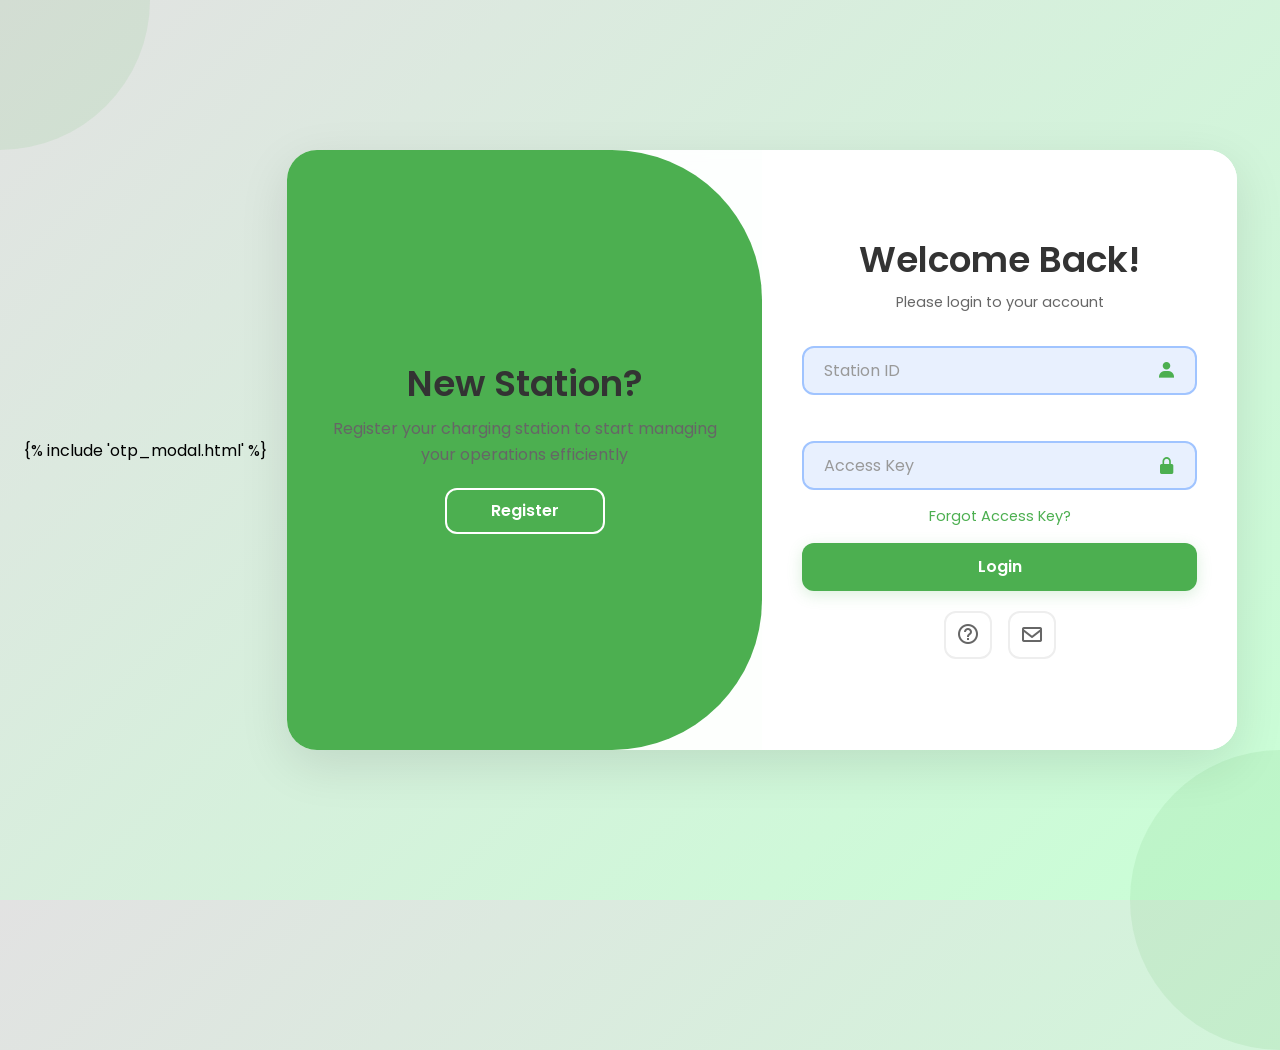
==== commit e6a54790: "Update login.html" ====
--- a/templates/login.html
+++ b/templates/login.html
@@ -94,18 +94,22 @@
 
         .form-box {
             position: absolute;
+            top: 0;
             right: 0;
             width: 50%;
             height: 100%;
             background: #fff;
             display: flex;
             flex-direction: column;
-            justify-content: space-around;
+            justify-content: center;
+            align-items: center;
             color: #333;
             text-align: center;
-            padding: 40px 20px;
+            padding: 20px 40px;
             z-index: 1;
             transition: .6s ease-in-out 1.2s, visibility 0s 1s;
+            overflow-y: auto;
+            box-sizing: border-box;
         }
 
         .container.active .form-box { 
@@ -545,12 +549,37 @@
 
         .success-message {
             display: none;
+            position: absolute;
+            bottom: 20px;
+            left: 50%;
+            transform: translateX(-50%);
+            width: calc(100% - 40px);
+            max-width: 400px;
             color: #4CAF50;
             text-align: center;
-            margin-top: 15px;
-            padding: 10px;
-            background: rgba(76, 175, 80, 0.1);
+            padding: 12px 16px;
+            background: rgba(255, 255, 255, 0.95);
             border-radius: 8px;
+            box-sizing: border-box;
+            word-wrap: break-word;
+            font-size: 14px;
+            line-height: 1.4;
+            border: 1px solid rgba(76, 175, 80, 0.3);
+            z-index: 2;
+            box-shadow: 0 4px 15px rgba(0, 0, 0, 0.1);
+            animation: slideUp 0.3s ease-out;
+            margin-top: 20px;
+        }
+        
+        @keyframes slideUp {
+            from {
+                opacity: 0;
+                transform: translate(-50%, 20px);
+            }
+            to {
+                opacity: 1;
+                transform: translate(-50%, 0);
+            }
         }
     </style>
     <link href='https://unpkg.com/boxicons@2.1.4/css/boxicons.min.css' rel='stylesheet'>
@@ -635,10 +664,10 @@
                 </div>
                 <div class="input-box">
                     <div class="input-content">
-                        <input type="email" name="email" placeholder="Email" required>
+                        <input type="email" id="email" name="email" required placeholder="Email" onblur="checkEmailExists(this.value)">
                         <i class='bx bxs-envelope'></i>
                     </div>
-                    <div class="error-message">Please enter a valid email address</div>
+                    <div id="emailError" class="error-message"></div>
                 </div>
                 <div class="input-box">
                     <div class="input-content">
@@ -655,7 +684,12 @@
                     <div class="error-message">Please create a strong access key</div>
                 </div>
                 <button type="submit" class="btn btn-register">Register</button>
-                <div id="registerSuccessMessage" class="success-message" style="display: none;"></div>
+                <div id="registerSuccessMessage" class="success-message" style="display: none;">
+                    <p>✅ Registration successful!</p>
+                    <p>Your Station ID: <strong id="successStationId"></strong></p>
+                    <p>Keep your credentials safe!</p>
+                    <p>You can now login with your credentials.</p>
+                </div>
             </form>
         </div>
 
@@ -956,6 +990,73 @@
                 });
             });
 
+            // Email validation function
+            async function validateEmail(email) {
+                if (!email) return false;
+                
+                try {
+                    const response = await fetch('/check-email', {
+                        method: 'POST',
+                        headers: {
+                            'Content-Type': 'application/json',
+                        },
+                        body: JSON.stringify({ email: email })
+                    });
+                    
+                    const data = await response.json();
+                    return data.exists === true;
+                } catch (error) {
+                    console.error('Error checking email:', error);
+                    return false;
+                }
+            }
+
+            // Add email validation on blur
+            const emailInput = document.querySelector('input[name="email"]');
+            if (emailInput) {
+                emailInput.addEventListener('blur', async function() {
+                    const email = this.value.trim();
+                    const emailError = document.getElementById('emailError');
+                    const emailRegex = /^[^\s@]+@[^\s@]+\.[^\s@]+$/;
+                    
+                    if (!email) {
+                        emailError.textContent = 'Email is required';
+                        emailError.style.display = 'block';
+                        this.parentElement.classList.add('error');
+                        return;
+                    }
+                    
+                    if (!emailRegex.test(email)) {
+                        emailError.textContent = 'Please enter a valid email address';
+                        emailError.style.display = 'block';
+                        this.parentElement.classList.add('error');
+                        return;
+                    }
+                    
+                    // Show loading state
+                    emailError.textContent = 'Checking email availability...';
+                    emailError.style.display = 'block';
+                    emailError.style.color = '#666';
+                    
+                    const emailExists = await validateEmail(email);
+                    
+                    if (emailExists) {
+                        emailError.textContent = 'This email is already registered';
+                        emailError.style.color = '#ff4444';
+                        this.parentElement.classList.add('error');
+                    } else {
+                        emailError.style.display = 'none';
+                        this.parentElement.classList.remove('error');
+                    }
+                });
+                
+                // Clear error on input
+                emailInput.addEventListener('input', function() {
+                    document.getElementById('emailError').style.display = 'none';
+                    this.parentElement.classList.remove('error');
+                });
+            }
+
             // Real-time validation - only apply error on blur if empty, or on input if already in error state
             inputs.forEach(input => {
                 input.addEventListener('blur', function() {
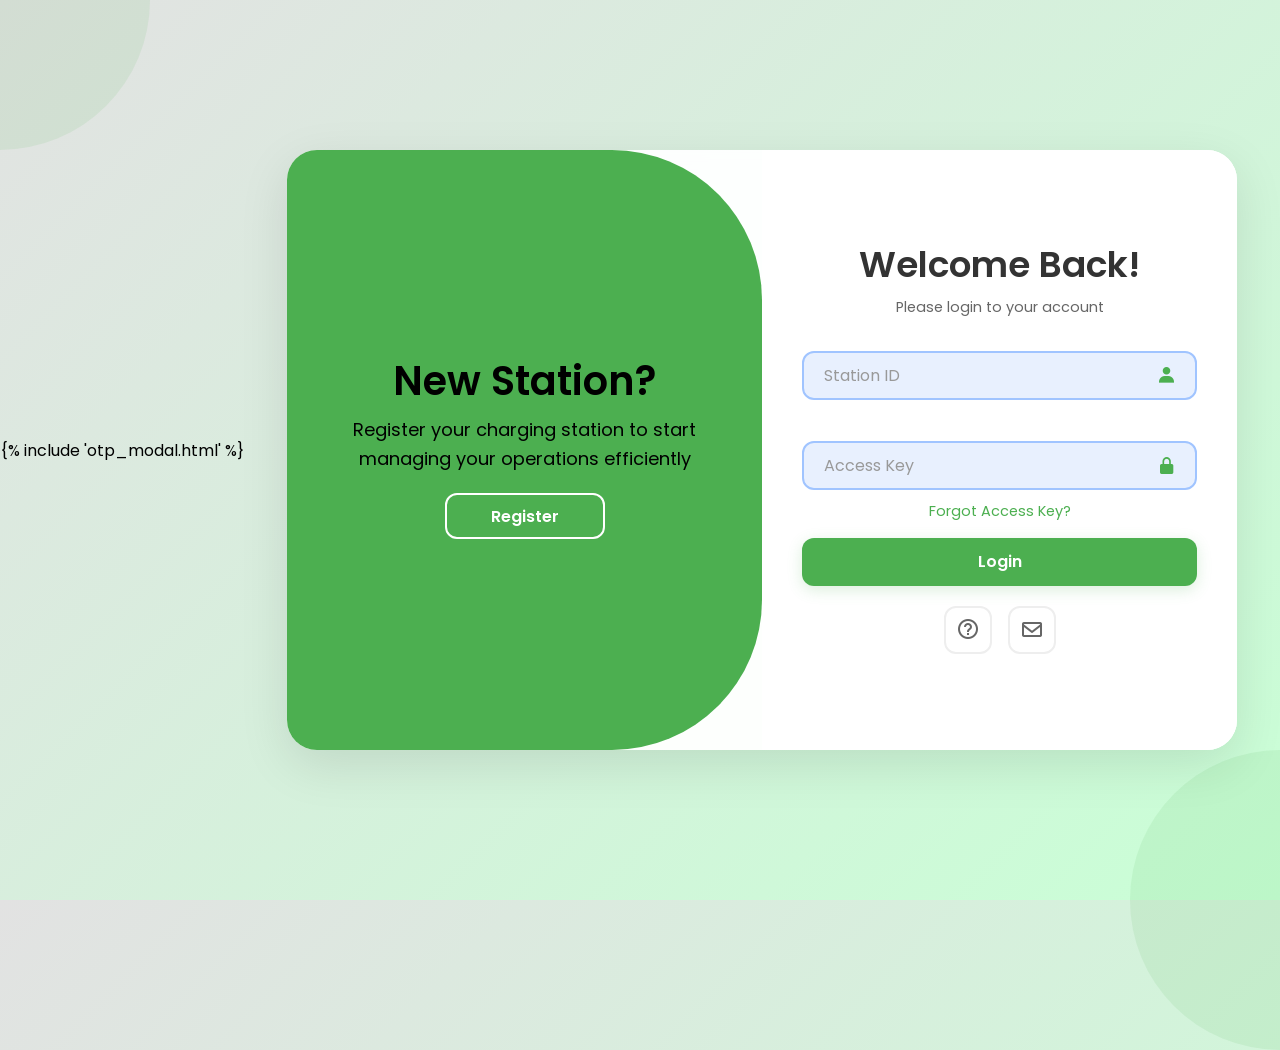
==== commit 05d5b5cf: "Update login.html" ====
--- a/templates/login.html
+++ b/templates/login.html
@@ -50,7 +50,8 @@
             animation-delay: 4s;
         }
 
-        @keyframes float {
+        @keyframes float 
+        {
             0%, 100% { transform: translate(0, 0); }
             25% { transform: translate(50px, 50px); }
             50% { transform: translate(0, 100px); }
@@ -59,10 +60,12 @@
 
         .container {
             position: relative;
-            width: 950px;
-            height: 600px;
+            width: 95%;
+            max-width: 950px;
+            min-height: 600px;
+            height: auto;
             background: rgba(255, 255, 255, 0.95);
-            margin: 20px;
+            margin: 20px auto;
             border-radius: 30px;
             box-shadow: 0 15px 50px rgba(0, 0, 0, 0.1);
             overflow: hidden;
@@ -76,10 +79,17 @@
         }
 
         .container h1 {
-            font-size: 36px;
-            margin: -10px 0;
+            font-size: 28px;
+            margin: -10px 0 10px 0;
             color: #333;
             font-weight: 600;
+        }
+        
+        @media (min-width: 768px) {
+            .container h1 {
+                font-size: 36px;
+                margin: -10px 0;
+            }
         }
 
         .container p {
@@ -96,7 +106,7 @@
             position: absolute;
             top: 0;
             right: 0;
-            width: 50%;
+            width: 100%;
             height: 100%;
             background: #fff;
             display: flex;
@@ -105,12 +115,20 @@
             align-items: center;
             color: #333;
             text-align: center;
-            padding: 20px 40px;
+            padding: 20px 30px;
             z-index: 1;
             transition: .6s ease-in-out 1.2s, visibility 0s 1s;
             overflow-y: auto;
             box-sizing: border-box;
         }
+        
+        /* For larger screens */
+        @media (min-width: 768px) {
+            .form-box {
+                width: 50%;
+                padding: 20px 40px;
+            }
+        }
 
         .container.active .form-box { 
             right: 50%; 
@@ -134,9 +152,11 @@
 
         .input-box {
             position: relative;
-            margin-bottom: 25px;
-            height: 70px;
+            margin-bottom: 20px;
+            min-height: 70px;
+            height: auto;
             overflow: hidden;
+            width: 100%;
         }
 
         .input-box .input-content {
@@ -151,15 +171,25 @@
 
         .input-box input {
             width: 100%;
-            padding: 10px 50px 10px 20px;
+            padding: 12px 50px 12px 15px;
             background: #f5f5f5;
             border-radius: 12px;
             border: 2px solid transparent;
             outline: none;
-            font-size: 16px;
+            font-size: 14px;
             color: #333;
             font-weight: 500;
             transition: all 0.3s ease;
+            -webkit-appearance: none;
+            -moz-appearance: none;
+            appearance: none;
+        }
+        
+        @media (min-width: 768px) {
+            .input-box input {
+                font-size: 16px;
+                padding: 10px 50px 10px 20px;
+            }
         }
 
         .input-box input:focus {
@@ -338,10 +368,15 @@
             right: 0;
             transition-delay: 1.2s;
         }
+        .toggle-panel h1 { 
+            font-size: 40px;
+            color:black;
+        }
 
         .toggle-panel p { 
             margin-bottom: 20px;
-            font-size: 16px;
+            font-size: 18px;
+            color:black;
             line-height: 1.6;
         }
 
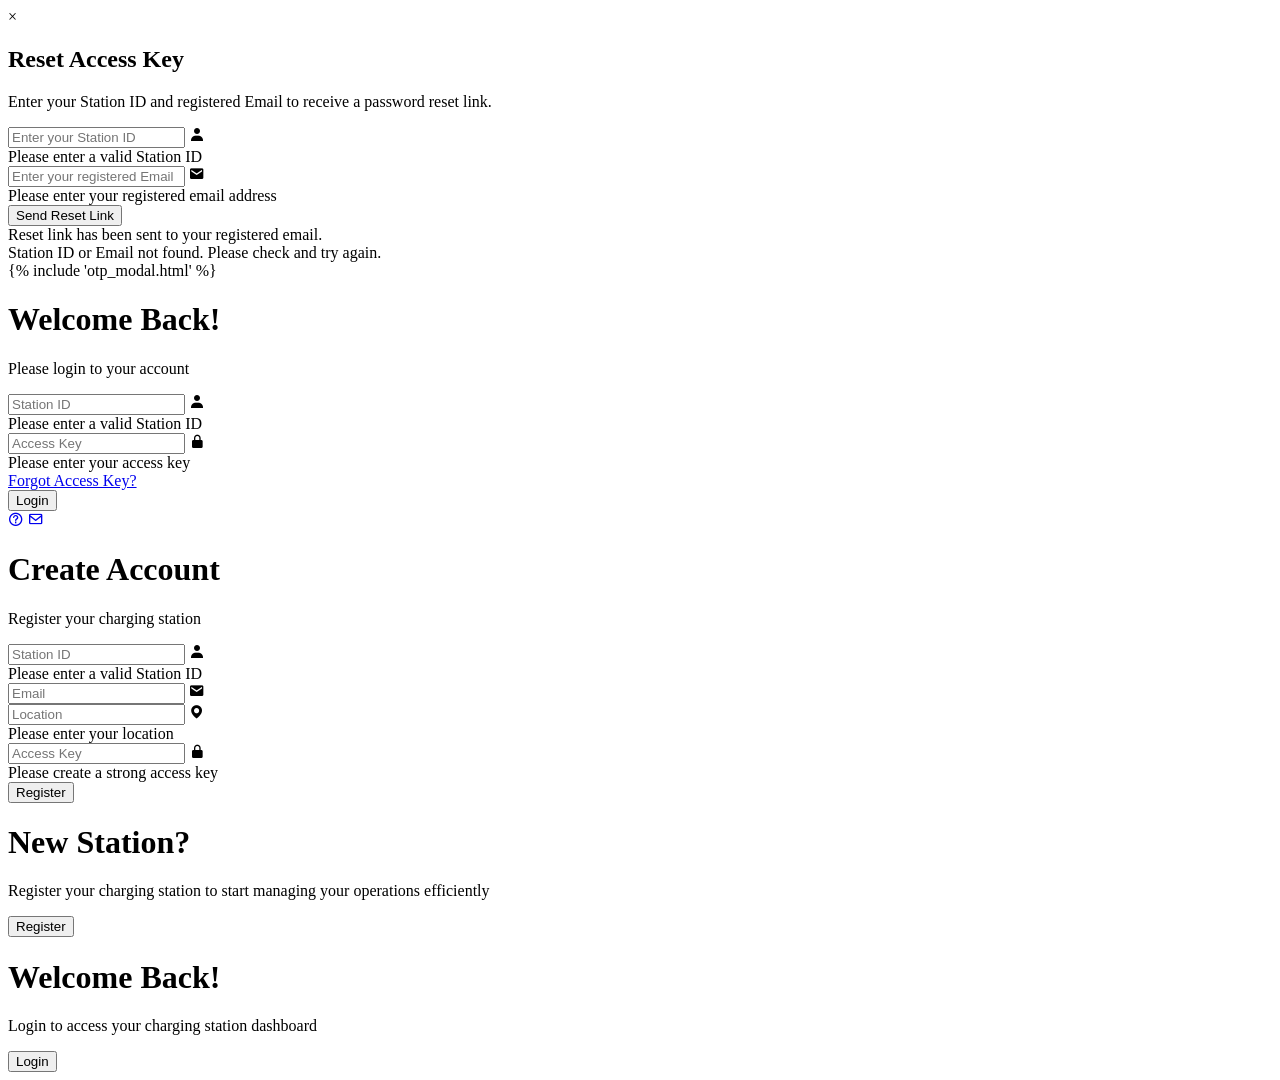
==== commit e81a2cdc: "Update login.html" ====
--- a/templates/login.html
+++ b/templates/login.html
@@ -4,619 +4,7 @@
     <meta charset="UTF-8">
     <meta name="viewport" content="width=device-width, initial-scale=1.0">
     <title>Login/Signup Form</title>
-    <style>
-        @import url('https://fonts.googleapis.com/css2?family=Poppins:ital,wght@0,100;0,200;0,300;0,400;0,500;0,600;0,700;0,800;0,900;1,100;1,200;1,300;1,400;1,500;1,600;1,700;1,800;1,900&display=swap');
-
-        * {
-            margin: 0;
-            padding: 0;
-            box-sizing: border-box;
-            font-family: "Poppins", sans-serif;
-            text-decoration: none;
-            list-style: none;
-        }
-
-        body {
-            display: flex;
-            justify-content: center;
-            align-items: center;
-            min-height: 100vh;
-            background: linear-gradient(135deg, #e2e2e2, #c9ffd6);
-            position: relative;
-            overflow: hidden;
-        }
-
-        /* Animated background elements */
-        body::before,
-        body::after {
-            content: '';
-            position: absolute;
-            width: 300px;
-            height: 300px;
-            border-radius: 50%;
-            background: rgba(76, 175, 80, 0.1);
-            animation: float 8s infinite;
-        }
-
-        body::before {
-            top: -150px;
-            left: -150px;
-            animation-delay: 0s;
-        }
-
-        body::after {
-            bottom: -150px;
-            right: -150px;
-            animation-delay: 4s;
-        }
-
-        @keyframes float 
-        {
-            0%, 100% { transform: translate(0, 0); }
-            25% { transform: translate(50px, 50px); }
-            50% { transform: translate(0, 100px); }
-            75% { transform: translate(-50px, 50px); }
-        }
-
-        .container {
-            position: relative;
-            width: 95%;
-            max-width: 950px;
-            min-height: 600px;
-            height: auto;
-            background: rgba(255, 255, 255, 0.95);
-            margin: 20px auto;
-            border-radius: 30px;
-            box-shadow: 0 15px 50px rgba(0, 0, 0, 0.1);
-            overflow: hidden;
-            backdrop-filter: blur(10px);
-            transition: all 0.3s ease;
-        }
-
-        .container:hover {
-            transform: translateY(-5px);
-            box-shadow: 0 20px 60px rgba(0, 0, 0, 0.15);
-        }
-
-        .container h1 {
-            font-size: 28px;
-            margin: -10px 0 10px 0;
-            color: #333;
-            font-weight: 600;
-        }
-        
-        @media (min-width: 768px) {
-            .container h1 {
-                font-size: 36px;
-                margin: -10px 0;
-            }
-        }
-
-        .container p {
-            font-size: 14.5px;
-            margin: 15px 0;
-            color: #666;
-        }
-
-        form { 
-            width: 100%; 
-        }
-
-        .form-box {
-            position: absolute;
-            top: 0;
-            right: 0;
-            width: 100%;
-            height: 100%;
-            background: #fff;
-            display: flex;
-            flex-direction: column;
-            justify-content: center;
-            align-items: center;
-            color: #333;
-            text-align: center;
-            padding: 20px 30px;
-            z-index: 1;
-            transition: .6s ease-in-out 1.2s, visibility 0s 1s;
-            overflow-y: auto;
-            box-sizing: border-box;
-        }
-        
-        /* For larger screens */
-        @media (min-width: 768px) {
-            .form-box {
-                width: 50%;
-                padding: 20px 40px;
-            }
-        }
-
-        .container.active .form-box { 
-            right: 50%; 
-        }
-
-        .form-box.register { 
-            visibility: hidden; 
-        }
-
-        .container.active .form-box.register { 
-            visibility: visible; 
-        }
-
-        .form-box.register p {
-            margin-bottom: 10px;
-        }
-
-        .form-box.register h1 {
-            margin-bottom: 15px;
-        }
-
-        .input-box {
-            position: relative;
-            margin-bottom: 20px;
-            min-height: 70px;
-            height: auto;
-            overflow: hidden;
-            width: 100%;
-        }
-
-        .input-box .input-content {
-            position: absolute;
-            top: 18px;
-            left: 0;
-            right: 0;
-            display: flex;
-            align-items: center;
-            height: auto;
-        }
-
-        .input-box input {
-            width: 100%;
-            padding: 12px 50px 12px 15px;
-            background: #f5f5f5;
-            border-radius: 12px;
-            border: 2px solid transparent;
-            outline: none;
-            font-size: 14px;
-            color: #333;
-            font-weight: 500;
-            transition: all 0.3s ease;
-            -webkit-appearance: none;
-            -moz-appearance: none;
-            appearance: none;
-        }
-        
-        @media (min-width: 768px) {
-            .input-box input {
-                font-size: 16px;
-                padding: 10px 50px 10px 20px;
-            }
-        }
-
-        .input-box input:focus {
-            border-color: #4CAF50;
-            background: #fff;
-            box-shadow: 0 0 10px rgba(76, 175, 80, 0.1);
-        }
-
-        .input-box input::placeholder {
-            color: #999;
-            font-weight: 400;
-        }
-
-        .input-box i {
-            position: absolute;
-            right: 20px;
-            top: 50%;
-            transform: translateY(-50%);
-            font-size: 20px;
-            color: #4CAF50;
-            transition: all 0.3s ease;
-        }
-
-        .input-box input:focus + i {
-            color: #45a049;
-        }
-
-        /* Specific styles for Login form input boxes */
-        .form-box.login .input-box input {
-            background: #e8f0fe; /* Light blue background */
-            border: 2px solid #a0c4ff; /* Blue border */
-        }
-
-        /* Specific styles for Register form input boxes */
-        .form-box.register .input-box input {
-            background: #f0fff0; /* Very light green background */
-            border: 2px solid #c9ffd6; /* Light green border */
-        }
-
-        .forgot-link { 
-            margin: -15px 0 15px; 
-        }
-
-        .forgot-link a {
-            font-size: 14.5px;
-            color: #4CAF50;
-            transition: all 0.3s ease;
-        }
-
-        .forgot-link a:hover {
-            color: #45a049;
-            text-decoration: underline;
-        }
-
-        .btn {
-            width: 100%;
-            height: 48px;
-            background: #4CAF50;
-            border-radius: 12px;
-            box-shadow: 0 4px 15px rgba(76, 175, 80, 0.2);
-            border: none;
-            cursor: pointer;
-            font-size: 16px;
-            color: #fff;
-            font-weight: 600;
-            transition: all 0.3s ease;
-            position: relative;
-            overflow: hidden;
-        }
-
-        .btn:hover {
-            background: #45a049;
-            transform: translateY(-2px);
-            box-shadow: 0 6px 20px rgba(76, 175, 80, 0.3);
-        }
-
-        .btn:active {
-            transform: translateY(0);
-        }
-
-        .btn::after {
-            content: '';
-            position: absolute;
-            top: 50%;
-            left: 50%;
-            width: 0;
-            height: 0;
-            background: rgba(255, 255, 255, 0.2);
-            border-radius: 50%;
-            transform: translate(-50%, -50%);
-            transition: width 0.6s ease, height 0.6s ease;
-        }
-
-        .btn:hover::after {
-            width: 300px;
-            height: 300px;
-        }
-
-        .social-icons {
-            display: flex;
-            justify-content: center;
-            margin-top: 20px;
-        }
-
-        .social-icons a {
-            display: inline-flex;
-            padding: 10px;
-            border: 2px solid #eee;
-            border-radius: 12px;
-            font-size: 24px;
-            color: #666;
-            margin: 0 8px;
-            transition: all 0.3s ease;
-        }
-
-        .social-icons a:hover {
-            border-color: #4CAF50;
-            color: #4CAF50;
-            transform: translateY(-3px);
-            box-shadow: 0 5px 15px rgba(76, 175, 80, 0.1);
-        }
-
-        .toggle-box {
-            position: absolute;
-            width: 100%;
-            height: 100%;
-        }
-
-        .toggle-box::before {
-            content: '';
-            position: absolute;
-            left: -250%;
-            width: 300%;
-            height: 100%;
-            background: #4CAF50;
-            border-radius: 150px;
-            z-index: 2;
-            transition: 1.8s ease-in-out;
-        }
-
-        .container.active .toggle-box::before { 
-            left: 50%; 
-        }
-
-        .toggle-panel {
-            position: absolute;
-            width: 50%;
-            height: 100%;
-            color: #fff;
-            display: flex;
-            flex-direction: column;
-            justify-content: center;
-            align-items: center;
-            z-index: 2;
-            transition: .6s ease-in-out;
-            text-align: center;
-            padding: 0 40px;
-        }
-
-        .toggle-panel.toggle-left { 
-            left: 0;
-            transition-delay: 1.2s; 
-        }
-
-        .container.active .toggle-panel.toggle-left {
-            left: -50%;
-            transition-delay: .6s;
-        }
-
-        .toggle-panel.toggle-right { 
-            right: -50%;
-            transition-delay: .6s;
-        }
-
-        .container.active .toggle-panel.toggle-right {
-            right: 0;
-            transition-delay: 1.2s;
-        }
-        .toggle-panel h1 { 
-            font-size: 40px;
-            color:black;
-        }
-
-        .toggle-panel p { 
-            margin-bottom: 20px;
-            font-size: 18px;
-            color:black;
-            line-height: 1.6;
-        }
-
-        .toggle-panel .btn {
-            width: 160px;
-            height: 46px;
-            background: transparent;
-            border: 2px solid #fff;
-            box-shadow: none;
-        }
-
-        .toggle-panel .btn:hover {
-            background: rgba(255, 255, 255, 0.1);
-        }
-
-        /* Loading animation for buttons */
-        .btn.loading {
-            pointer-events: none;
-            opacity: 0.8;
-        }
-
-        .btn.loading::before {
-            content: '';
-            position: absolute;
-            width: 20px;
-            height: 20px;
-            top: 50%;
-            left: 50%;
-            margin: -10px 0 0 -10px;
-            border: 2px solid #fff;
-            border-top-color: transparent;
-            border-radius: 50%;
-            animation: button-loading 0.8s linear infinite;
-        }
-
-        @keyframes button-loading {
-            to { transform: rotate(360deg); }
-        }
-
-        /* Error message styling */
-        .error-message {
-            display: none;
-            color: #ff4444;
-            font-size: 12px;
-            text-align: left;
-            padding: 2px 10px;
-            background: rgba(255, 68, 68, 0.1);
-            border-radius: 4px;
-            position: absolute;
-            width: calc(100% - 40px);
-            left: 20px;
-            top: 0;
-            white-space: nowrap;
-            overflow: hidden;
-            text-overflow: ellipsis;
-            z-index: 10;
-        }
-
-        .input-box.error .error-message {
-            display: block;
-        }
-
-        .input-box.error input {
-            border-color: #ff4444;
-        }
-
-        .input-box.error i {
-            color: #ff4444;
-        }
-
-        @media screen and (max-width: 650px) {
-            .container { 
-                height: calc(100vh - 40px);
-                width: 95%;
-            }
-
-            .form-box {
-                bottom: 0;
-                width: 100%;
-                height: 70%;
-            }
-
-            .container.active .form-box {
-                right: 0;
-                bottom: 30%;
-            }
-
-            .toggle-box::before {
-                left: 0;
-                top: -270%;
-                width: 100%;
-                height: 300%;
-                border-radius: 20vw;
-            }
-
-            .container.active .toggle-box::before {
-                left: 0;
-                top: 70%;
-            }
-
-            .container.active .toggle-panel.toggle-left {
-                left: 0;
-                top: -30%;
-            }
-
-            .toggle-panel { 
-                width: 100%;
-                height: 30%;
-            }
-
-            .toggle-panel.toggle-left { top: 0; }
-            .toggle-panel.toggle-right {
-                right: 0;
-                bottom: -30%;
-            }
-
-            .container.active .toggle-panel.toggle-right { bottom: 0; }
-        }
-
-        @media screen and (max-width: 400px) {
-            .form-box { 
-                padding: 20px; 
-            }
-
-            .toggle-panel h1 {
-                font-size: 30px; 
-            }
-
-            .input-box input {
-                padding: 12px 40px 12px 15px;
-                font-size: 14px;
-            }
-        }
-
-        /* Forgot Access Key Modal Styles */
-        .forgot-modal {
-            display: none;
-            position: fixed;
-            top: 0;
-            left: 0;
-            width: 100%;
-            height: 100%;
-            background: rgba(0, 0, 0, 0.5);
-            z-index: 1000;
-            justify-content: center;
-            align-items: center;
-        }
-
-        .forgot-modal-content {
-            background: white;
-            padding: 30px;
-            width: 90%;
-            max-width: 400px;
-            border-radius: 15px;
-            box-shadow: 0 5px 30px rgba(0, 0, 0, 0.2);
-            position: relative;
-            animation: modalSlideIn 0.3s ease;
-        }
-
-        @keyframes modalSlideIn {
-            from {
-                transform: translateY(-50px);
-                opacity: 0;
-            }
-            to {
-                transform: translateY(0);
-                opacity: 1;
-            }
-        }
-
-        .forgot-modal h2 {
-            color: #333;
-            margin-bottom: 20px;
-            font-size: 24px;
-        }
-
-        .forgot-modal p {
-            color: #666;
-            margin-bottom: 20px;
-            font-size: 14px;
-            line-height: 1.6;
-        }
-
-        .forgot-modal .close-modal {
-            position: absolute;
-            top: 15px;
-            right: 15px;
-            font-size: 24px;
-            color: #666;
-            cursor: pointer;
-            transition: color 0.3s ease;
-        }
-
-        .forgot-modal .close-modal:hover {
-            color: #333;
-        }
-
-        .forgot-modal .input-box {
-            margin: 20px 0;
-        }
-
-        .forgot-modal .btn {
-            margin-top: 10px;
-        }
-
-        .success-message {
-            display: none;
-            position: absolute;
-            bottom: 20px;
-            left: 50%;
-            transform: translateX(-50%);
-            width: calc(100% - 40px);
-            max-width: 400px;
-            color: #4CAF50;
-            text-align: center;
-            padding: 12px 16px;
-            background: rgba(255, 255, 255, 0.95);
-            border-radius: 8px;
-            box-sizing: border-box;
-            word-wrap: break-word;
-            font-size: 14px;
-            line-height: 1.4;
-            border: 1px solid rgba(76, 175, 80, 0.3);
-            z-index: 2;
-            box-shadow: 0 4px 15px rgba(0, 0, 0, 0.1);
-            animation: slideUp 0.3s ease-out;
-            margin-top: 20px;
-        }
-        
-        @keyframes slideUp {
-            from {
-                opacity: 0;
-                transform: translate(-50%, 20px);
-            }
-            to {
-                opacity: 1;
-                transform: translate(-50%, 0);
-            }
-        }
-    </style>
+    <link rel="stylesheet" href="/static/login.css">
     <link href='https://unpkg.com/boxicons@2.1.4/css/boxicons.min.css' rel='stylesheet'>
 </head>
 <body>
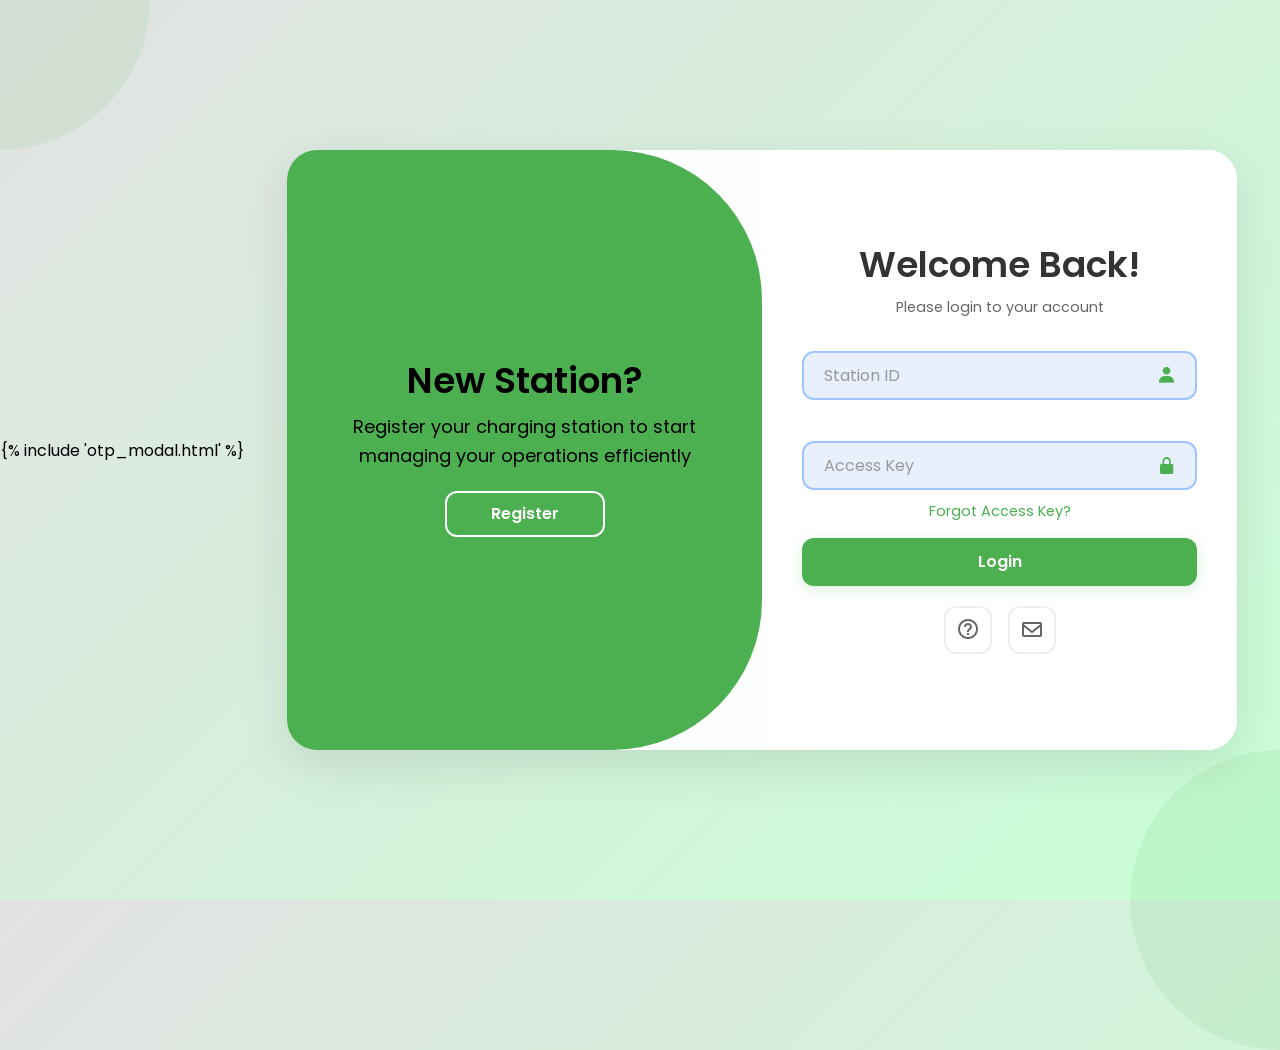
==== commit 7c8e2cf6: "Update login.html" ====
--- a/templates/login.html
+++ b/templates/login.html
@@ -87,7 +87,7 @@
                 </div>
                 <div class="input-box">
                     <div class="input-content">
-                        <input type="email" id="email" name="email" required placeholder="Email" onblur="checkEmailExists(this.value)">
+                        <input type="email" id="email" name="email" required placeholder="Email" >
                         <i class='bx bxs-envelope'></i>
                     </div>
                     <div id="emailError" class="error-message"></div>
@@ -337,18 +337,6 @@
                             isValid = false;
                         } else {
                             inputBox.classList.remove('error');
-                        }
-
-                        // Specific validation for email input
-                        if (input.name === 'email' && input.value.trim()) {
-                            const emailPattern = /^[a-zA-Z0-9._%+-]+@[a-zA-Z0-9.-]+\.[a-zA-Z]{2,}$/;
-                            if (!emailPattern.test(input.value.trim())) {
-                                inputBox.classList.add('error');
-                                inputBox.querySelector('.error-message').textContent = 'Please enter a valid email address';
-                                isValid = false;
-                            } else {
-                                inputBox.classList.remove('error');
-                            }
                         }
                     });
 
@@ -412,96 +400,6 @@
                     }
                 });
             });
-
-            // Email validation function
-            async function validateEmail(email) {
-                if (!email) return false;
-                
-                try {
-                    const response = await fetch('/check-email', {
-                        method: 'POST',
-                        headers: {
-                            'Content-Type': 'application/json',
-                        },
-                        body: JSON.stringify({ email: email })
-                    });
-                    
-                    const data = await response.json();
-                    return data.exists === true;
-                } catch (error) {
-                    console.error('Error checking email:', error);
-                    return false;
-                }
-            }
-
-            // Add email validation on blur
-            const emailInput = document.querySelector('input[name="email"]');
-            if (emailInput) {
-                emailInput.addEventListener('blur', async function() {
-                    const email = this.value.trim();
-                    const emailError = document.getElementById('emailError');
-                    const emailRegex = /^[^\s@]+@[^\s@]+\.[^\s@]+$/;
-                    
-                    if (!email) {
-                        emailError.textContent = 'Email is required';
-                        emailError.style.display = 'block';
-                        this.parentElement.classList.add('error');
-                        return;
-                    }
-                    
-                    if (!emailRegex.test(email)) {
-                        emailError.textContent = 'Please enter a valid email address';
-                        emailError.style.display = 'block';
-                        this.parentElement.classList.add('error');
-                        return;
-                    }
-                    
-                    // Show loading state
-                    emailError.textContent = 'Checking email availability...';
-                    emailError.style.display = 'block';
-                    emailError.style.color = '#666';
-                    
-                    const emailExists = await validateEmail(email);
-                    
-                    if (emailExists) {
-                        emailError.textContent = 'This email is already registered';
-                        emailError.style.color = '#ff4444';
-                        this.parentElement.classList.add('error');
-                    } else {
-                        emailError.style.display = 'none';
-                        this.parentElement.classList.remove('error');
-                    }
-                });
-                
-                // Clear error on input
-                emailInput.addEventListener('input', function() {
-                    document.getElementById('emailError').style.display = 'none';
-                    this.parentElement.classList.remove('error');
-                });
-            }
-
-            // Real-time validation - only apply error on blur if empty, or on input if already in error state
-            inputs.forEach(input => {
-                input.addEventListener('blur', function() {
-                    const inputBox = this.parentElement;
-                    if (!this.value.trim()) {
-                        inputBox.classList.add('error');
-                    } else {
-                        inputBox.classList.remove('error');
-                    }
-                });
-
-                input.addEventListener('input', function() {
-                    const inputBox = this.parentElement;
-                    if (this.classList.contains('error') || !this.value.trim()) { // Only re-validate if already errored or empty
-                        if (this.value.trim()) {
-                            inputBox.classList.remove('error');
-                        } else {
-                            inputBox.classList.add('error');
-                        }
-                    }
-                });
-            });
         });
     </script>
 </body>
--- a/static/login.css
+++ b/static/login.css
@@ -0,0 +1,597 @@
+@import url('https://fonts.googleapis.com/css2?family=Poppins:ital,wght@0,100;0,200;0,300;0,400;0,500;0,600;0,700;0,800;0,900;1,100;1,200;1,300;1,400;1,500;1,600;1,700;1,800;1,900&display=swap');
+/* Animated background elements */
+* {
+    margin: 0;
+    padding: 0;
+    box-sizing: border-box;
+    font-family: "Poppins", sans-serif;
+    text-decoration: none;
+    list-style: none;
+}
+
+body {
+    display: flex;
+    justify-content: center;
+    align-items: center;
+    min-height: 100vh;
+    background: linear-gradient(135deg, #e2e2e2, #c9ffd6);
+    position: relative;
+    overflow: hidden;
+}
+
+body::before,
+        body::after {
+            content: '';
+            position: absolute;
+            width: 300px;
+            height: 300px;
+            border-radius: 50%;
+            background: rgba(76, 175, 80, 0.1);
+            animation: float 8s infinite;
+        }
+
+        body::before {
+            top: -150px;
+            left: -150px;
+            animation-delay: 0s;
+        }
+
+        body::after {
+            bottom: -150px;
+            right: -150px;
+            animation-delay: 4s;
+        }
+        .container {
+            position: relative;
+            width: 95%;
+            max-width: 950px;
+            min-height: 600px;
+            height: auto;
+            background: rgba(255, 255, 255, 0.95);
+            margin: 20px auto;
+            border-radius: 30px;
+            box-shadow: 0 15px 50px rgba(0, 0, 0, 0.1);
+            overflow: hidden;
+            backdrop-filter: blur(10px);
+            transition: all 0.3s ease;
+        }
+
+        .container:hover {
+            transform: translateY(-5px);
+            box-shadow: 0 20px 60px rgba(0, 0, 0, 0.15);
+        }
+
+        .container h1 {
+            font-size: 28px;
+            margin: -10px 0 10px 0;
+            color: #333;
+            font-weight: 600;
+        }
+        .container p {
+            font-size: 14.5px;
+            margin: 15px 0;
+            color: #666;
+        }
+
+        form { 
+            width: 100%; 
+        }
+
+        .form-box {
+            position: absolute;
+            top: 0;
+            right: 0;
+            width: 100%;
+            height: 100%;
+            background: #fff;
+            display: flex;
+            flex-direction: column;
+            justify-content: center;
+            align-items: center;
+            color: #333;
+            text-align: center;
+            padding: 20px 30px;
+            z-index: 1;
+            transition: .6s ease-in-out 1.2s, visibility 0s 1s;
+            overflow-y: auto;
+            box-sizing: border-box;
+        }
+        .container.active .form-box { 
+            right: 50%; 
+        }
+
+        .form-box.register { 
+            visibility: hidden; 
+        }
+
+        .container.active .form-box.register { 
+            visibility: visible; 
+        }
+
+        .form-box.register p {
+            margin-bottom: 10px;
+        }
+
+        .form-box.register h1 {
+            margin-bottom: 15px;
+        }
+
+        .input-box {
+            position: relative;
+            margin-bottom: 20px;
+            min-height: 70px;
+            height: auto;
+            overflow: hidden;
+            width: 100%;
+        }
+
+        .input-box .input-content {
+            position: absolute;
+            top: 18px;
+            left: 0;
+            right: 0;
+            display: flex;
+            align-items: center;
+            height: auto;
+        }
+
+        .input-box input {
+            width: 100%;
+            padding: 12px 50px 12px 15px;
+            background: #f5f5f5;
+            border-radius: 12px;
+            border: 2px solid transparent;
+            outline: none;
+            font-size: 14px;
+            color: #333;
+            font-weight: 500;
+            transition: all 0.3s ease;
+            -webkit-appearance: none;
+            -moz-appearance: none;
+            appearance: none;
+        }
+        .input-box input:focus {
+            border-color: #4CAF50;
+            background: #fff;
+            box-shadow: 0 0 10px rgba(76, 175, 80, 0.1);
+        }
+
+        .input-box input::placeholder {
+            color: #999;
+            font-weight: 400;
+        }
+
+        .input-box i {
+            position: absolute;
+            right: 20px;
+            top: 50%;
+            transform: translateY(-50%);
+            font-size: 20px;
+            color: #4CAF50;
+            transition: all 0.3s ease;
+        }
+
+        .input-box input:focus + i {
+            color: #45a049;
+        }
+
+        /* Specific styles for Login form input boxes */
+        .form-box.login .input-box input {
+            background: #e8f0fe; /* Light blue background */
+            border: 2px solid #a0c4ff; /* Blue border */
+        }
+
+        /* Specific styles for Register form input boxes */
+        .form-box.register .input-box input {
+            background: #f0fff0; /* Very light green background */
+            border: 2px solid #c9ffd6; /* Light green border */
+        }
+
+        .forgot-link { 
+            margin: -15px 0 15px; 
+        }
+
+        .forgot-link a {
+            font-size: 14.5px;
+            color: #4CAF50;
+            transition: all 0.3s ease;
+        }
+
+        .forgot-link a:hover {
+            color: #45a049;
+            text-decoration: underline;
+        }
+
+        .btn {
+            width: 100%;
+            height: 48px;
+            background: #4CAF50;
+            border-radius: 12px;
+            box-shadow: 0 4px 15px rgba(76, 175, 80, 0.2);
+            border: none;
+            cursor: pointer;
+            font-size: 16px;
+            color: #fff;
+            font-weight: 600;
+            transition: all 0.3s ease;
+            position: relative;
+            overflow: hidden;
+        }
+
+        .btn:hover {
+            background: #45a049;
+            transform: translateY(-2px);
+            box-shadow: 0 6px 20px rgba(76, 175, 80, 0.3);
+        }
+
+        .btn:active {
+            transform: translateY(0);
+        }
+
+        .btn::after {
+            content: '';
+            position: absolute;
+            top: 50%;
+            left: 50%;
+            width: 0;
+            height: 0;
+            background: rgba(255, 255, 255, 0.2);
+            border-radius: 50%;
+            transform: translate(-50%, -50%);
+            transition: width 0.6s ease, height 0.6s ease;
+        }
+
+        .btn:hover::after {
+            width: 300px;
+            height: 300px;
+        }
+
+        .social-icons {
+            display: flex;
+            justify-content: center;
+            margin-top: 20px;
+        }
+
+        .social-icons a {
+            display: inline-flex;
+            padding: 10px;
+            border: 2px solid #eee;
+            border-radius: 12px;
+            font-size: 24px;
+            color: #666;
+            margin: 0 8px;
+            transition: all 0.3s ease;
+        }
+
+        .social-icons a:hover {
+            border-color: #4CAF50;
+            color: #4CAF50;
+            transform: translateY(-3px);
+            box-shadow: 0 5px 15px rgba(76, 175, 80, 0.1);
+        }
+
+        .toggle-box {
+            position: absolute;
+            width: 100%;
+            height: 100%;
+        }
+
+        .toggle-box::before {
+            content: '';
+            position: absolute;
+            left: -250%;
+            width: 300%;
+            height: 100%;
+            background: #4CAF50;
+            border-radius: 150px;
+            z-index: 2;
+            transition: 1.8s ease-in-out;
+        }
+
+        .container.active .toggle-box::before { 
+            left: 50%; 
+        }
+
+        .toggle-panel {
+            position: absolute;
+            width: 50%;
+            height: 100%;
+            color: #fff;
+            display: flex;
+            flex-direction: column;
+            justify-content: center;
+            align-items: center;
+            z-index: 2;
+            transition: .6s ease-in-out;
+            text-align: center;
+            padding: 0 40px;
+        }
+
+        .toggle-panel.toggle-left { 
+            left: 0;
+            transition-delay: 1.2s; 
+        }
+
+        .container.active .toggle-panel.toggle-left {
+            left: -50%;
+            transition-delay: .6s;
+        }
+
+        .toggle-panel.toggle-right { 
+            right: -50%;
+            transition-delay: .6s;
+        }
+
+        .container.active .toggle-panel.toggle-right {
+            right: 0;
+            transition-delay: 1.2s;
+        }
+        .toggle-panel h1 { 
+            font-size: 40px;
+            color:black;
+        }
+
+        .toggle-panel p { 
+            margin-bottom: 20px;
+            font-size: 18px;
+            color:black;
+            line-height: 1.6;
+        }
+
+        .toggle-panel .btn {
+            width: 160px;
+            height: 46px;
+            background: transparent;
+            border: 2px solid #fff;
+            box-shadow: none;
+        }
+
+        .toggle-panel .btn:hover {
+            background: rgba(255, 255, 255, 0.1);
+        }
+
+        /* Loading animation for buttons */
+        .btn.loading {
+            pointer-events: none;
+            opacity: 0.8;
+        }
+
+        .btn.loading::before {
+            content: '';
+            position: absolute;
+            width: 20px;
+            height: 20px;
+            top: 50%;
+            left: 50%;
+            margin: -10px 0 0 -10px;
+            border: 2px solid #fff;
+            border-top-color: transparent;
+            border-radius: 50%;
+            animation: button-loading 0.8s linear infinite;
+        }
+        .error-message {
+            display: none;
+            color: #ff4444;
+            font-size: 12px;
+            text-align: left;
+            padding: 2px 10px;
+            background: rgba(255, 68, 68, 0.1);
+            border-radius: 4px;
+            position: absolute;
+            width: calc(100% - 40px);
+            left: 20px;
+            top: 0;
+            white-space: nowrap;
+            overflow: hidden;
+            text-overflow: ellipsis;
+            z-index: 10;
+        }
+
+        .input-box.error .error-message {
+            display: block;
+        }
+
+        .input-box.error input {
+            border-color: #ff4444;
+        }
+
+        .input-box.error i {
+            color: #ff4444;
+        }
+        .forgot-modal {
+            display: none;
+            position: fixed;
+            top: 0;
+            left: 0;
+            width: 100%;
+            height: 100%;
+            background: rgba(0, 0, 0, 0.5);
+            z-index: 1000;
+            justify-content: center;
+            align-items: center;
+        }
+
+        .forgot-modal-content {
+            background: white;
+            padding: 30px;
+            width: 90%;
+            max-width: 400px;
+            border-radius: 15px;
+            box-shadow: 0 5px 30px rgba(0, 0, 0, 0.2);
+            position: relative;
+            animation: modalSlideIn 0.3s ease;
+        }
+        .forgot-modal h2 {
+            color: #333;
+            margin-bottom: 20px;
+            font-size: 24px;
+        }
+
+        .forgot-modal p {
+            color: #666;
+            margin-bottom: 20px;
+            font-size: 14px;
+            line-height: 1.6;
+        }
+
+        .forgot-modal .close-modal {
+            position: absolute;
+            top: 15px;
+            right: 15px;
+            font-size: 24px;
+            color: #666;
+            cursor: pointer;
+            transition: color 0.3s ease;
+        }
+
+        .forgot-modal .close-modal:hover {
+            color: #333;
+        }
+
+        .forgot-modal .input-box {
+            margin: 20px 0;
+        }
+
+        .forgot-modal .btn {
+            margin-top: 10px;
+        }
+
+        .success-message {
+            display: none;
+            position: absolute;
+            bottom: 20px;
+            left: 50%;
+            transform: translateX(-50%);
+            width: calc(100% - 40px);
+            max-width: 400px;
+            color: #4CAF50;
+            text-align: center;
+            padding: 12px 16px;
+            background: rgba(255, 255, 255, 0.95);
+            border-radius: 8px;
+            box-sizing: border-box;
+            word-wrap: break-word;
+            font-size: 14px;
+            line-height: 1.4;
+            border: 1px solid rgba(76, 175, 80, 0.3);
+            z-index: 2;
+            box-shadow: 0 4px 15px rgba(0, 0, 0, 0.1);
+            animation: slideUp 0.3s ease-out;
+            margin-top: 20px;
+        }
+       
+        @keyframes float 
+        {
+            0%, 100% { transform: translate(0, 0); }
+            25% { transform: translate(50px, 50px); }
+            50% { transform: translate(0, 100px); }
+            75% { transform: translate(-50px, 50px); }
+        }
+        @media (min-width: 768px) {
+            .container h1 {
+                font-size: 36px;
+                margin: -10px 0;
+            }
+        }
+        /* For larger screens */
+        @media (min-width: 768px) {
+            .form-box {
+                width: 50%;
+                padding: 20px 40px;
+            }
+        }
+        @media (min-width: 768px) {
+            .input-box input {
+                font-size: 16px;
+                padding: 10px 50px 10px 20px;
+            }
+        }
+        @keyframes button-loading {
+            to { transform: rotate(360deg); }
+        }
+
+        /* Error message styling */
+        @media screen and (max-width: 650px) {
+            .container { 
+                height: calc(100vh - 40px);
+                width: 95%;
+            }
+
+            .form-box {
+                bottom: 0;
+                width: 100%;
+                height: 70%;
+            }
+
+            .container.active .form-box {
+                right: 0;
+                bottom: 30%;
+            }
+
+            .toggle-box::before {
+                left: 0;
+                top: -270%;
+                width: 100%;
+                height: 300%;
+                border-radius: 20vw;
+            }
+
+            .container.active .toggle-box::before {
+                left: 0;
+                top: 70%;
+            }
+
+            .container.active .toggle-panel.toggle-left {
+                left: 0;
+                top: -30%;
+            }
+
+            .toggle-panel { 
+                width: 100%;
+                height: 30%;
+            }
+
+            .toggle-panel.toggle-left { top: 0; }
+            .toggle-panel.toggle-right {
+                right: 0;
+                bottom: -30%;
+            }
+
+            .container.active .toggle-panel.toggle-right { bottom: 0; }
+        }
+        @media screen and (max-width: 400px) {
+            .form-box { 
+                padding: 20px; 
+            }
+
+            .toggle-panel h1 {
+                font-size: 30px; 
+            }
+
+            .input-box input {
+                padding: 12px 40px 12px 15px;
+                font-size: 14px;
+            }
+        }
+
+        /* Forgot Access Key Modal Styles */
+        @keyframes modalSlideIn {
+            from {
+                transform: translateY(-50px);
+                opacity: 0;
+            }
+            to {
+                transform: translateY(0);
+                opacity: 1;
+            }
+        }
+        @keyframes slideUp {
+            from {
+                opacity: 0;
+                transform: translate(-50%, 20px);
+            }
+            to {
+                opacity: 1;
+                transform: translate(-50%, 0);
+            }
+        }
